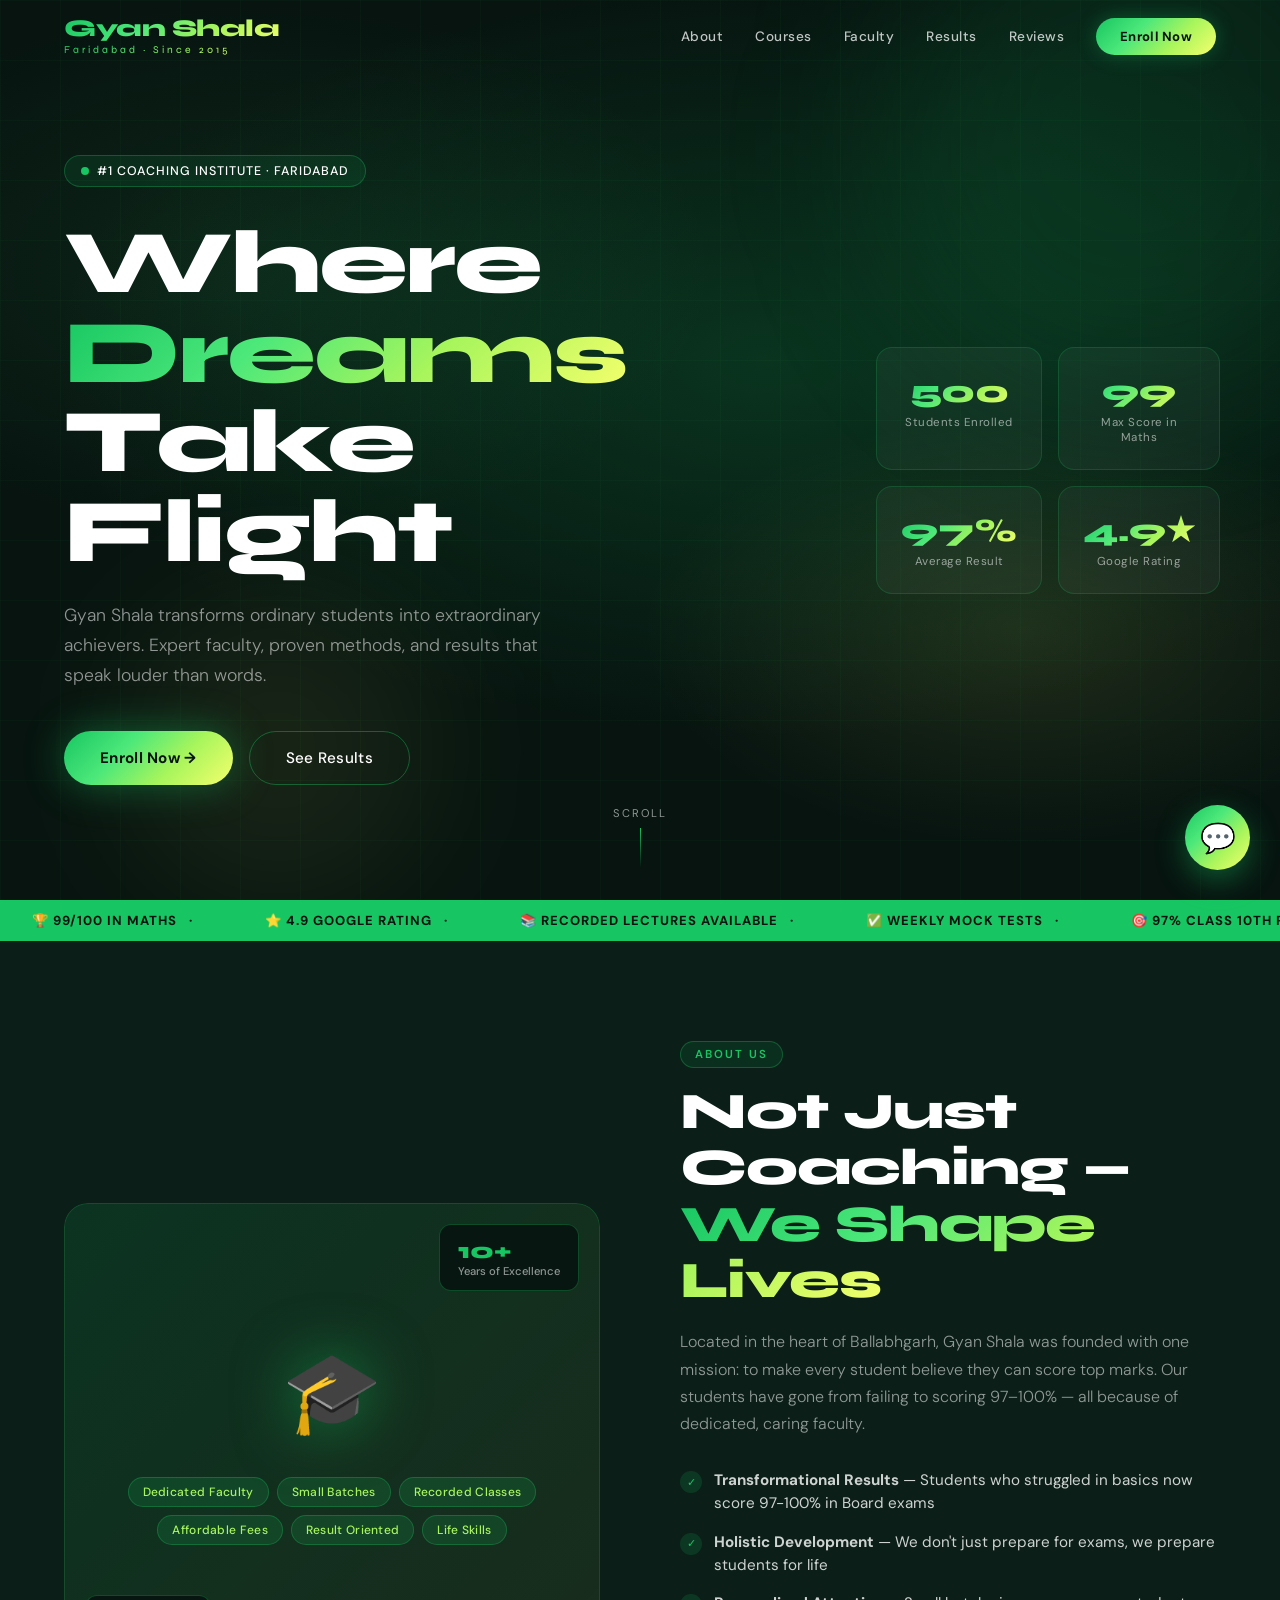
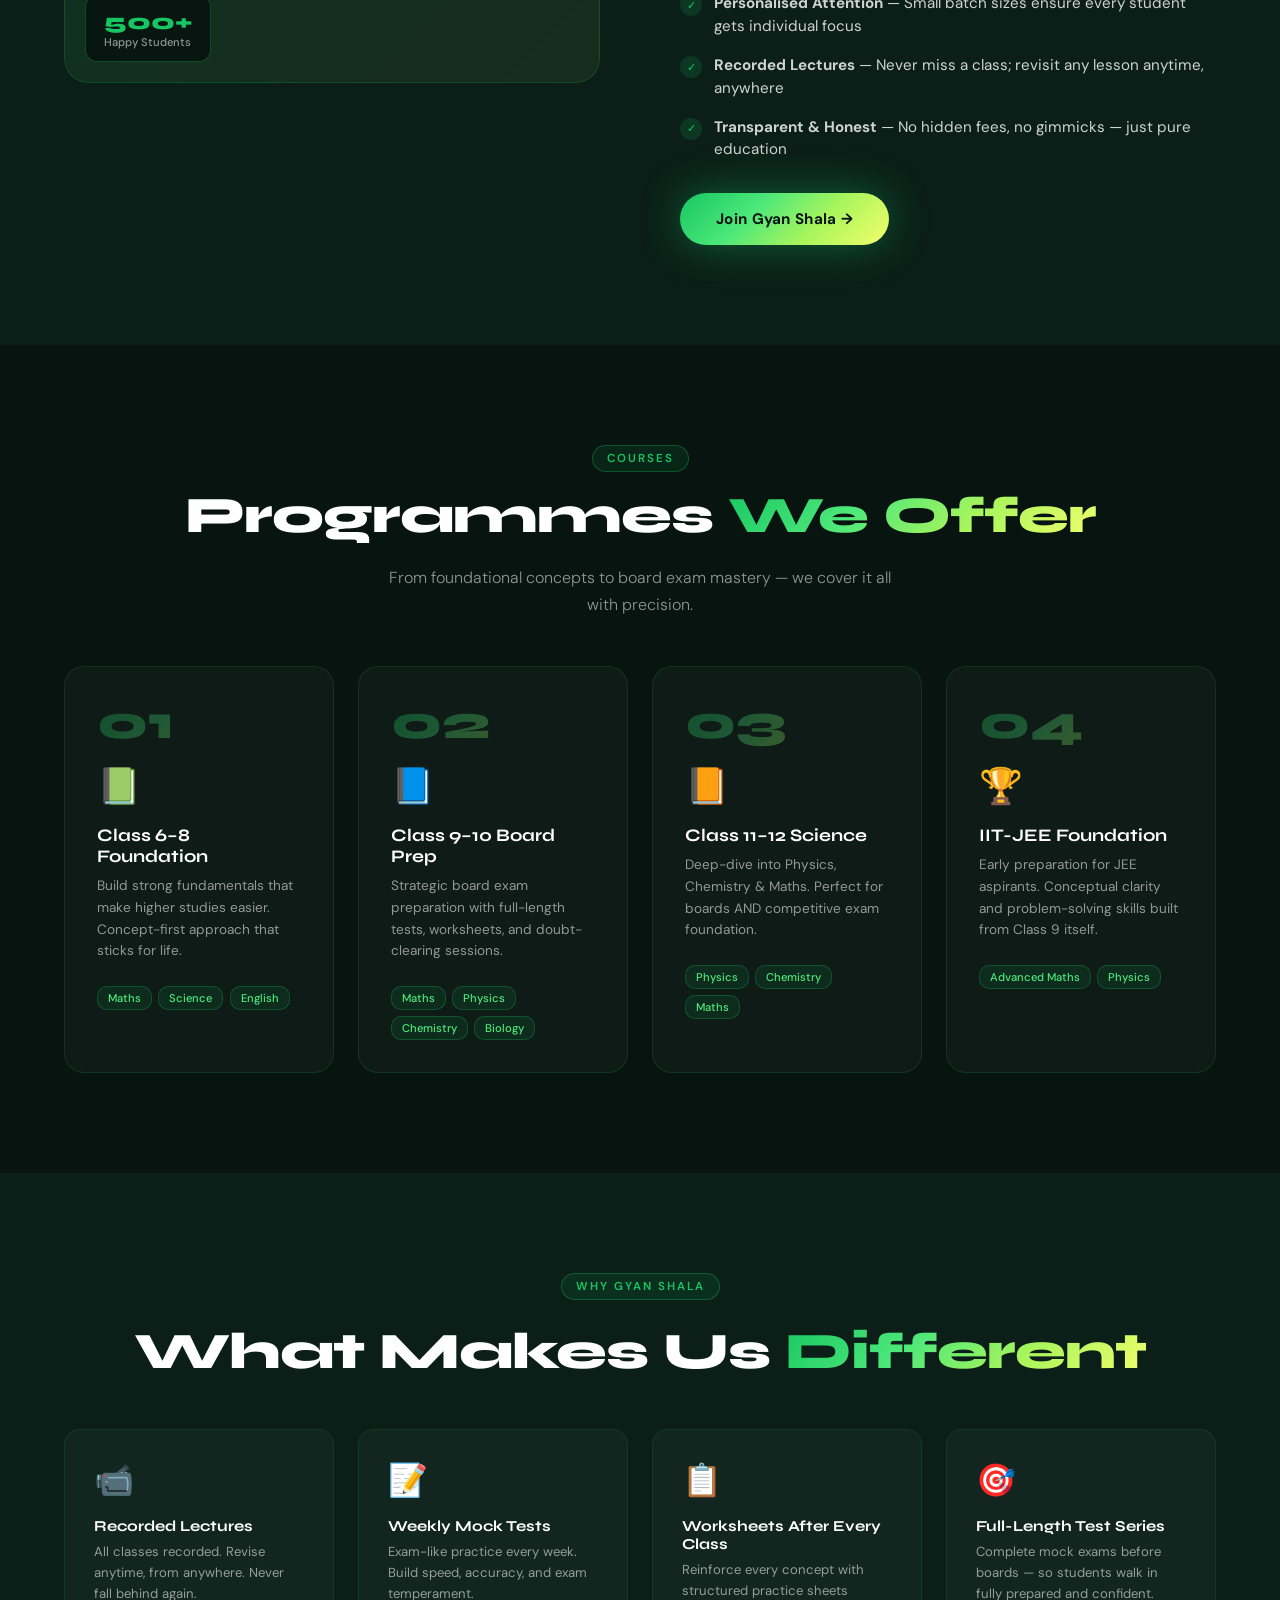
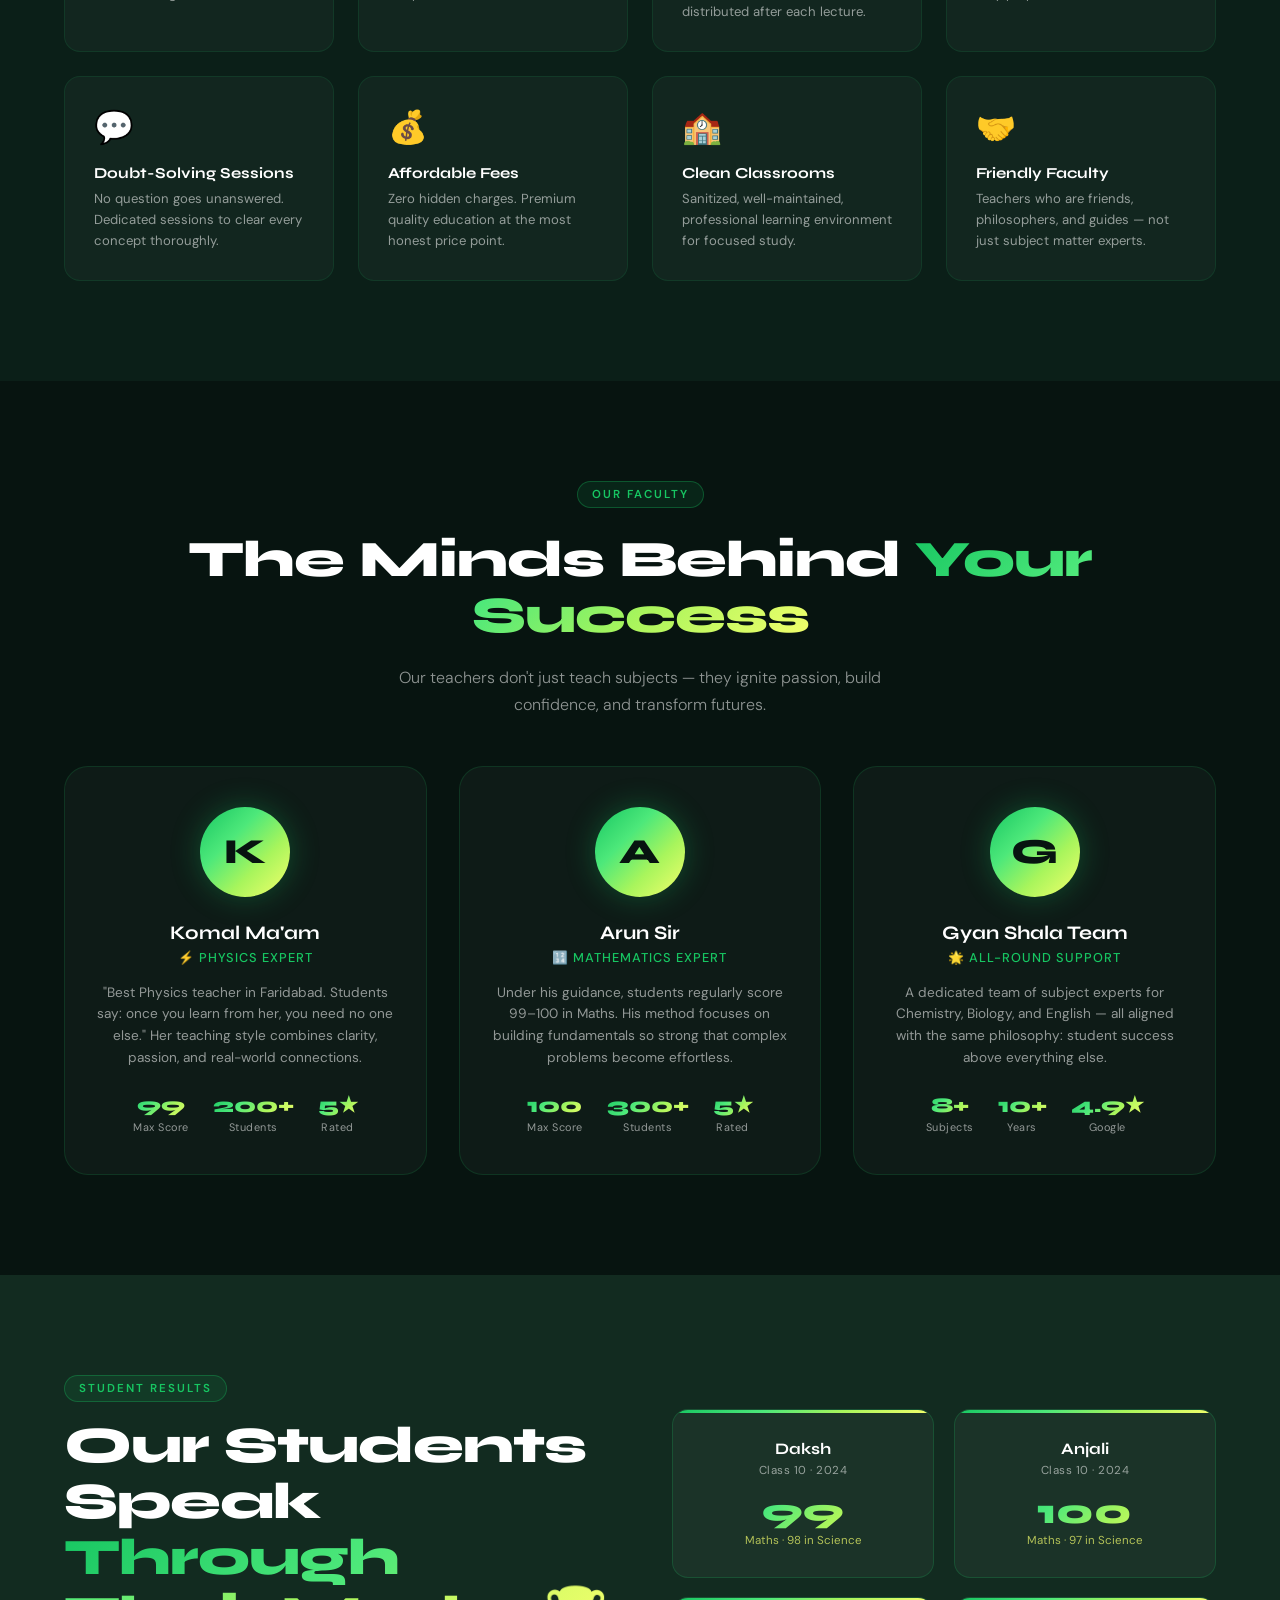
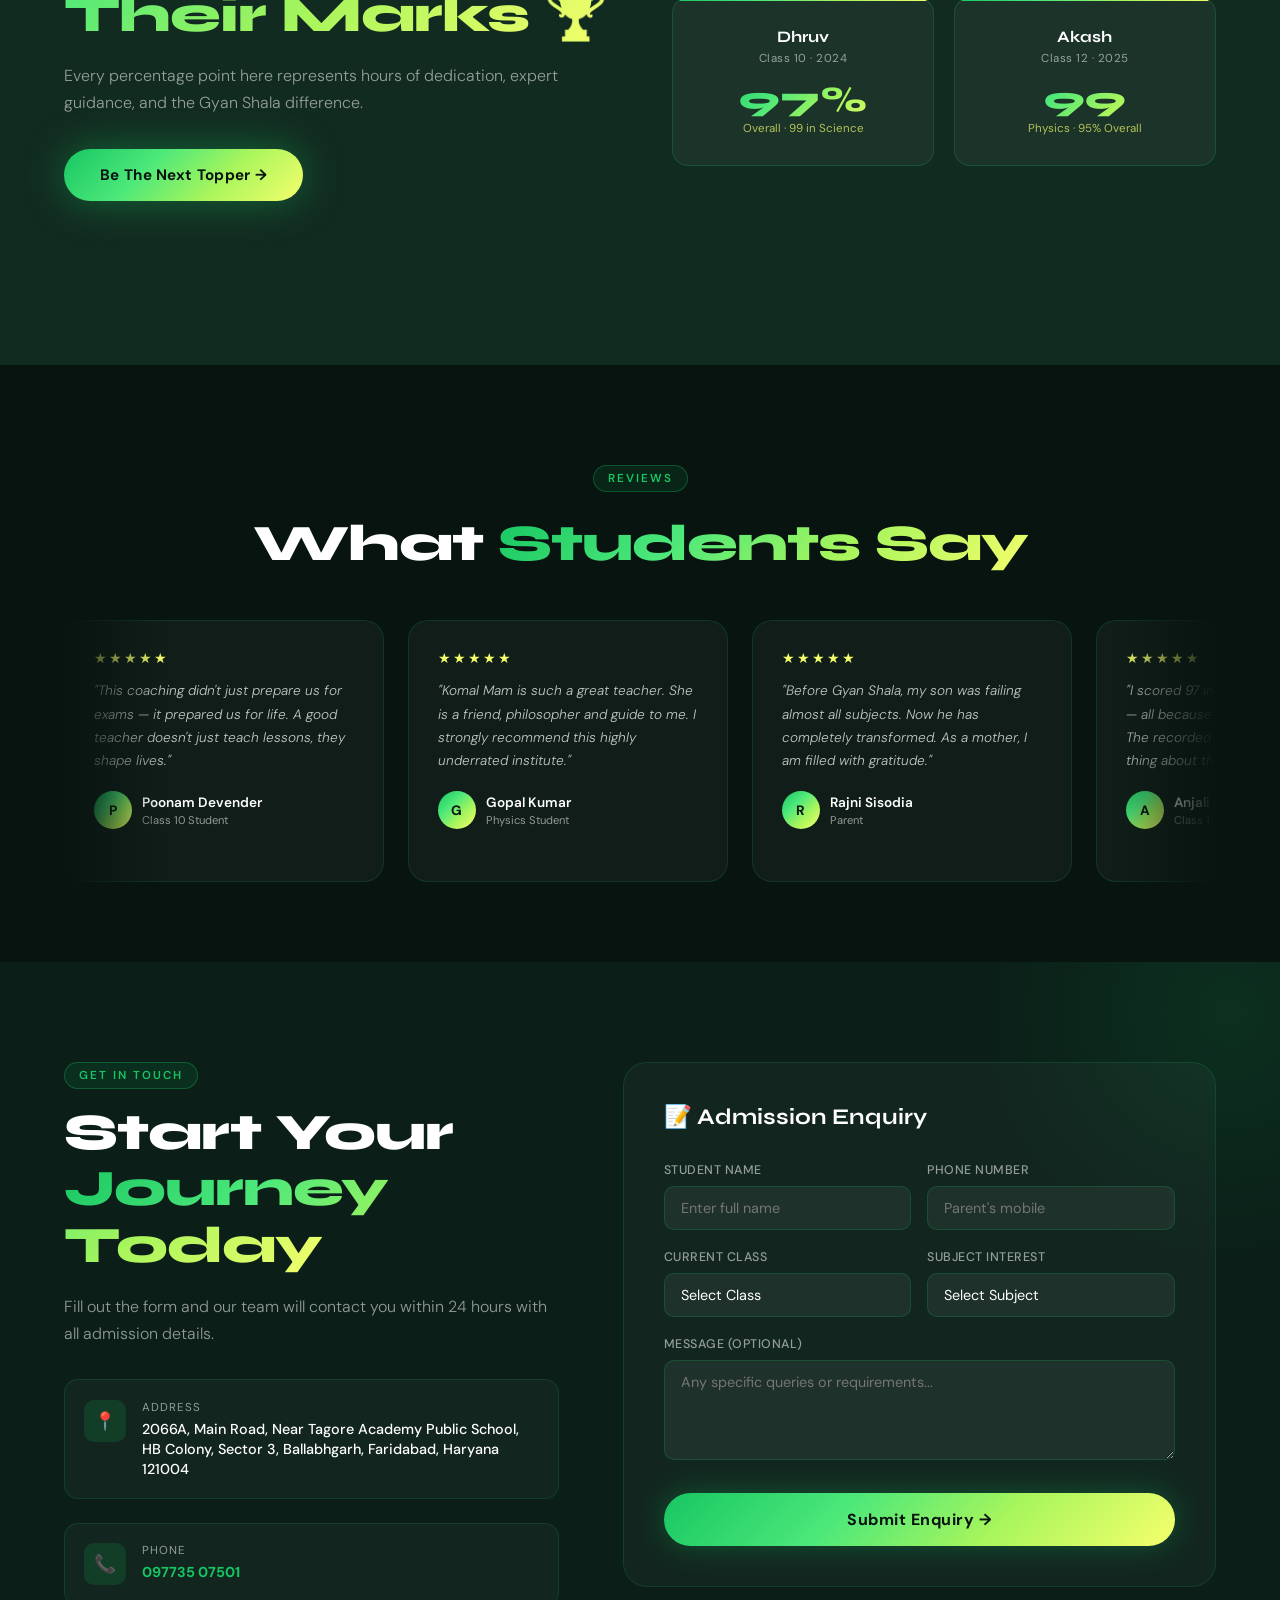
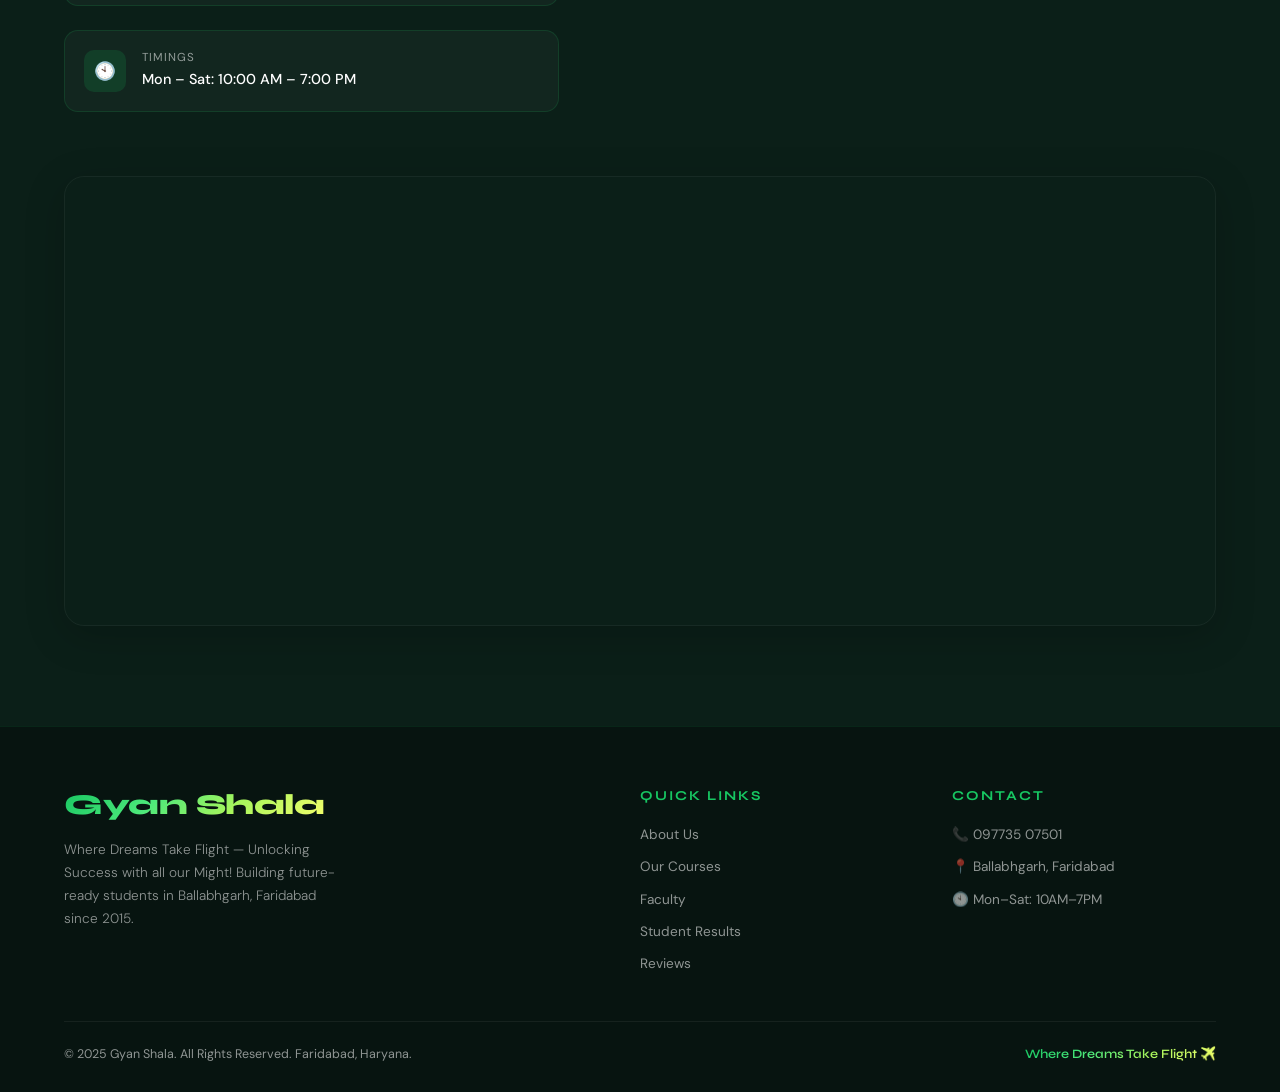
==== index.html @ 1a849150 "Initial commit with Google Maps" ====
<!DOCTYPE html>
<html lang="en">
<head>
  <meta charset="UTF-8">
  <meta name="viewport" content="width=device-width, initial-scale=1.0">
  <title>Gyan Shala — Where Dreams Take Flight</title>
  <meta name="description" content="Gyan Shala Faridabad - #1 Coaching Institute since 2015. Transform your academic journey with expert faculty and proven results.">
  <link rel="preconnect" href="https://fonts.googleapis.com">
  <link rel="preconnect" href="https://fonts.gstatic.com" crossorigin>
  <link href="https://fonts.googleapis.com/css2?family=Syne:wght@400;600;700;800&family=DM+Sans:ital,wght@0,300;0,400;0,500;1,300&display=swap" rel="stylesheet">
  <link rel="stylesheet" href="style.css">
</head>
<body>

  <!-- Progress Bar -->
  <div id="progress-bar"></div>

  <!-- ── NAV ── -->
  <nav id="navbar">
    <div class="nav-logo">
      Gyan Shala
      <span>Faridabad · Since 2015</span>
    </div>
    <ul class="nav-links">
      <li><a href="#about">About</a></li>
      <li><a href="#courses">Courses</a></li>
      <li><a href="#faculty">Faculty</a></li>
      <li><a href="#results">Results</a></li>
      <li><a href="#testimonials">Reviews</a></li>
      <li><a href="#contact" class="nav-cta">Enroll Now</a></li>
    </ul>
    <div class="hamburger" onclick="toggleMenu()">
      <span></span><span></span><span></span>
    </div>
  </nav>

  <!-- ── HERO ── -->
  <section id="hero">
    <div class="hero-bg"></div>
    <div class="hero-grid"></div>
    <div class="hero-orb orb1"></div>
    <div class="hero-orb orb2"></div>

    <div class="hero-row">
      <div class="hero-content">
        <div class="hero-badge">
          <span class="badge-dot"></span>
          #1 Coaching Institute · Faridabad
        </div>
        <h1 class="hero-title">
          Where <span class="grad-text">Dreams</span><br>Take Flight
        </h1>
        <p class="hero-sub">
          Gyan Shala transforms ordinary students into extraordinary achievers. 
          Expert faculty, proven methods, and results that speak louder than words.
        </p>
        <div class="hero-btns">
          <button class="btn-primary" onclick="scrollToSection('contact')">
            Enroll Now →
          </button>
          <button class="btn-outline" onclick="scrollToSection('results')">
            See Results
          </button>
        </div>
      </div>

      <div class="hero-stats">
        <div class="stat-card reveal">
          <div class="stat-num" data-target="500">0</div>
          <div class="stat-label">Students Enrolled</div>
        </div>
        <div class="stat-card reveal reveal-delay-1">
          <div class="stat-num" data-target="99">0</div>
          <div class="stat-label">Max Score in Maths</div>
        </div>
        <div class="stat-card reveal reveal-delay-2">
          <div class="stat-num" data-suffix="%">97</div>
          <div class="stat-label">Average Result</div>
        </div>
        <div class="stat-card reveal reveal-delay-3">
          <div class="stat-num" data-suffix="★">4.9</div>
          <div class="stat-label">Google Rating</div>
        </div>
      </div>
    </div>

    <div class="scroll-hint">Scroll</div>
  </section>

  <!-- ── TICKER ── -->
  <div class="ticker-wrap">
    <div class="ticker-inner">
      <div class="ticker-item">🏆 99/100 in Maths <span class="ticker-sep">·</span></div>
      <div class="ticker-item">⭐ 4.9 Google Rating <span class="ticker-sep">·</span></div>
      <div class="ticker-item">📚 Recorded Lectures Available <span class="ticker-sep">·</span></div>
      <div class="ticker-item">✅ Weekly Mock Tests <span class="ticker-sep">·</span></div>
      <div class="ticker-item">🎯 97% Class 10th Results <span class="ticker-sep">·</span></div>
      <div class="ticker-item">💡 Doubt Solving Sessions <span class="ticker-sep">·</span></div>
      <div class="ticker-item">🏆 Best Institute in Faridabad <span class="ticker-sep">·</span></div>
      <div class="ticker-item">📖 Class 6 to 12 All Subjects <span class="ticker-sep">·</span></div>
      <!-- duplicate for seamless loop -->
      <div class="ticker-item">🏆 99/100 in Maths <span class="ticker-sep">·</span></div>
      <div class="ticker-item">⭐ 4.9 Google Rating <span class="ticker-sep">·</span></div>
      <div class="ticker-item">📚 Recorded Lectures Available <span class="ticker-sep">·</span></div>
      <div class="ticker-item">✅ Weekly Mock Tests <span class="ticker-sep">·</span></div>
      <div class="ticker-item">🎯 97% Class 10th Results <span class="ticker-sep">·</span></div>
      <div class="ticker-item">💡 Doubt Solving Sessions <span class="ticker-sep">·</span></div>
      <div class="ticker-item">🏆 Best Institute in Faridabad <span class="ticker-sep">·</span></div>
      <div class="ticker-item">📖 Class 6 to 12 All Subjects <span class="ticker-sep">·</span></div>
    </div>
  </div>

  <!-- ── ABOUT ── -->
  <section id="about">
    <div class="about-grid">
      <div class="about-visual reveal">
        <div class="about-visual-inner">
          <div class="about-icon-big">🎓</div>
          <div class="about-chips">
            <span class="chip">Dedicated Faculty</span>
            <span class="chip">Small Batches</span>
            <span class="chip">Recorded Classes</span>
            <span class="chip">Affordable Fees</span>
            <span class="chip">Result Oriented</span>
            <span class="chip">Life Skills</span>
          </div>
          <div class="about-badge-float top-right">
            <div class="ab-num">10+</div>
            <div style="font-size:0.7rem;color:var(--text-muted)">Years of Excellence</div>
          </div>
          <div class="about-badge-float bottom-left">
            <div class="ab-num">500+</div>
            <div style="font-size:0.7rem;color:var(--text-muted)">Happy Students</div>
          </div>
        </div>
      </div>
      <div class="reveal reveal-delay-1">
        <div class="section-tag">About Us</div>
        <h2 class="section-title">Not Just Coaching — <span class="grad-text">We Shape Lives</span></h2>
        <p class="section-sub">
          Located in the heart of Ballabhgarh, Gyan Shala was founded with one mission: 
          to make every student believe they can score top marks. Our students have gone 
          from failing to scoring 97–100% — all because of dedicated, caring faculty.
        </p>
        <ul class="about-points">
          <li>
            <div class="apoint-icon">✓</div>
            <span><strong>Transformational Results</strong> — Students who struggled in basics now score 97-100% in Board exams</span>
          </li>
          <li>
            <div class="apoint-icon">✓</div>
            <span><strong>Holistic Development</strong> — We don't just prepare for exams, we prepare students for life</span>
          </li>
          <li>
            <div class="apoint-icon">✓</div>
            <span><strong>Personalised Attention</strong> — Small batch sizes ensure every student gets individual focus</span>
          </li>
          <li>
            <div class="apoint-icon">✓</div>
            <span><strong>Recorded Lectures</strong> — Never miss a class; revisit any lesson anytime, anywhere</span>
          </li>
          <li>
            <div class="apoint-icon">✓</div>
            <span><strong>Transparent & Honest</strong> — No hidden fees, no gimmicks — just pure education</span>
          </li>
        </ul>
        <div style="margin-top:2rem;">
          <button class="btn-primary" onclick="scrollToSection('contact')">
            Join Gyan Shala →
          </button>
        </div>
      </div>
    </div>
  </section>

<!-- ── COURSES ── -->
<section id="courses">
  <div style="text-align:center; margin-bottom:1rem;" class="reveal">
    <div class="section-tag" style="margin-bottom:1rem;">Courses</div>
    <h2 class="section-title">Programmes <span class="grad-text">We Offer</span></h2>
    <p class="section-sub" style="margin:0 auto;">From foundational concepts to board exam mastery — we cover it all with precision.</p>
  </div>
  <div class="courses-grid">
    <div class="course-card reveal">
      <div class="course-num">01</div>
      <div class="course-icon">📗</div>
      <div class="course-title">Class 6–8 Foundation</div>
      <div class="course-desc">Build strong fundamentals that make higher studies easier. Concept-first approach that sticks for life.</div>
      <div class="course-tags"><span class="ctag">Maths</span><span class="ctag">Science</span><span class="ctag">English</span></div>
    </div>
    <div class="course-card reveal reveal-delay-1">
      <div class="course-num">02</div>
      <div class="course-icon">📘</div>
      <div class="course-title">Class 9–10 Board Prep</div>
      <div class="course-desc">Strategic board exam preparation with full-length tests, worksheets, and doubt-clearing sessions.</div>
      <div class="course-tags"><span class="ctag">Maths</span><span class="ctag">Physics</span><span class="ctag">Chemistry</span><span class="ctag">Biology</span></div>
    </div>
    <div class="course-card reveal reveal-delay-2">
      <div class="course-num">03</div>
      <div class="course-icon">📙</div>
      <div class="course-title">Class 11–12 Science</div>
      <div class="course-desc">Deep-dive into Physics, Chemistry & Maths. Perfect for boards AND competitive exam foundation.</div>
      <div class="course-tags"><span class="ctag">Physics</span><span class="ctag">Chemistry</span><span class="ctag">Maths</span></div>
    </div>
    <div class="course-card reveal reveal-delay-3">
      <div class="course-num">04</div>
      <div class="course-icon">🏆</div>
      <div class="course-title">IIT-JEE Foundation</div>
      <div class="course-desc">Early preparation for JEE aspirants. Conceptual clarity and problem-solving skills built from Class 9 itself.</div>
      <div class="course-tags"><span class="ctag">Advanced Maths</span><span class="ctag">Physics</span></div>
    </div>
  </div>
</section>

<!-- ── WHY US ── -->
<section id="why">
  <div style="text-align:center;" class="reveal">
    <div class="section-tag">Why Gyan Shala</div>
    <h2 class="section-title" style="margin-top:0.5rem;">What Makes Us <span class="grad-text">Different</span></h2>
  </div>
  <div class="why-grid">
    <div class="why-card reveal"><div class="why-icon">📹</div><div class="why-title">Recorded Lectures</div><div class="why-desc">All classes recorded. Revise anytime, from anywhere. Never fall behind again.</div></div>
    <div class="why-card reveal reveal-delay-1"><div class="why-icon">📝</div><div class="why-title">Weekly Mock Tests</div><div class="why-desc">Exam-like practice every week. Build speed, accuracy, and exam temperament.</div></div>
    <div class="why-card reveal reveal-delay-2"><div class="why-icon">📋</div><div class="why-title">Worksheets After Every Class</div><div class="why-desc">Reinforce every concept with structured practice sheets distributed after each lecture.</div></div>
    <div class="why-card reveal reveal-delay-3"><div class="why-icon">🎯</div><div class="why-title">Full-Length Test Series</div><div class="why-desc">Complete mock exams before boards — so students walk in fully prepared and confident.</div></div>
    <div class="why-card reveal"><div class="why-icon">💬</div><div class="why-title">Doubt-Solving Sessions</div><div class="why-desc">No question goes unanswered. Dedicated sessions to clear every concept thoroughly.</div></div>
    <div class="why-card reveal reveal-delay-1"><div class="why-icon">💰</div><div class="why-title">Affordable Fees</div><div class="why-desc">Zero hidden charges. Premium quality education at the most honest price point.</div></div>
    <div class="why-card reveal reveal-delay-2"><div class="why-icon">🏫</div><div class="why-title">Clean Classrooms</div><div class="why-desc">Sanitized, well-maintained, professional learning environment for focused study.</div></div>
    <div class="why-card reveal reveal-delay-3"><div class="why-icon">🤝</div><div class="why-title">Friendly Faculty</div><div class="why-desc">Teachers who are friends, philosophers, and guides — not just subject matter experts.</div></div>
  </div>
</section>

<!-- ── FACULTY ── -->
<section id="faculty">
  <div style="text-align:center;" class="reveal">
    <div class="section-tag">Our Faculty</div>
    <h2 class="section-title" style="margin-top:0.5rem;">The Minds Behind <span class="grad-text">Your Success</span></h2>
    <p class="section-sub" style="margin:0 auto;">Our teachers don't just teach subjects — they ignite passion, build confidence, and transform futures.</p>
  </div>
  <div class="faculty-grid">
    <div class="faculty-card reveal">
      <div class="faculty-avatar">K</div>
      <div class="faculty-name">Komal Ma'am</div>
      <div class="faculty-subject">⚡ Physics Expert</div>
      <div class="faculty-bio">"Best Physics teacher in Faridabad. Students say: once you learn from her, you need no one else." Her teaching style combines clarity, passion, and real-world connections.</div>
      <div class="faculty-stats">
        <div class="fstat"><div class="fstat-num">99</div><div class="fstat-label">Max Score</div></div>
        <div class="fstat"><div class="fstat-num">200+</div><div class="fstat-label">Students</div></div>
        <div class="fstat"><div class="fstat-num">5★</div><div class="fstat-label">Rated</div></div>
      </div>
    </div>
    <div class="faculty-card reveal reveal-delay-1">
      <div class="faculty-avatar">A</div>
      <div class="faculty-name">Arun Sir</div>
      <div class="faculty-subject">🔢 Mathematics Expert</div>
      <div class="faculty-bio">Under his guidance, students regularly score 99–100 in Maths. His method focuses on building fundamentals so strong that complex problems become effortless.</div>
      <div class="faculty-stats">
        <div class="fstat"><div class="fstat-num">100</div><div class="fstat-label">Max Score</div></div>
        <div class="fstat"><div class="fstat-num">300+</div><div class="fstat-label">Students</div></div>
        <div class="fstat"><div class="fstat-num">5★</div><div class="fstat-label">Rated</div></div>
      </div>
    </div>
    <div class="faculty-card reveal reveal-delay-2">
      <div class="faculty-avatar">G</div>
      <div class="faculty-name">Gyan Shala Team</div>
      <div class="faculty-subject">🌟 All-Round Support</div>
      <div class="faculty-bio">A dedicated team of subject experts for Chemistry, Biology, and English — all aligned with the same philosophy: student success above everything else.</div>
      <div class="faculty-stats">
        <div class="fstat"><div class="fstat-num">8+</div><div class="fstat-label">Subjects</div></div>
        <div class="fstat"><div class="fstat-num">10+</div><div class="fstat-label">Years</div></div>
        <div class="fstat"><div class="fstat-num">4.9★</div><div class="fstat-label">Google</div></div>
      </div>
    </div>
  </div>
</section>

<!-- ── RESULTS ── -->
<section id="results">
  <div class="results-intro">
    <div class="reveal">
      <div class="section-tag">Student Results</div>
      <h2 class="section-title">Our Students Speak<br><span class="grad-text">Through Their Marks 🏆</span></h2>
      <p class="section-sub">Every percentage point here represents hours of dedication, expert guidance, and the Gyan Shala difference.</p>
      <div style="margin-top:2rem;">
        <button class="btn-primary" onclick="scrollToSection('contact')">
          Be The Next Topper →
        </button>
      </div>
    </div>
    <div class="results-grid reveal reveal-delay-1">
      <div class="result-card">
        <div class="result-name">Daksh</div>
        <div class="result-class">Class 10 · 2024</div>
        <div class="result-score">99</div>
        <div class="result-sub">Maths · 98 in Science</div>
      </div>
      <div class="result-card">
        <div class="result-name">Anjali</div>
        <div class="result-class">Class 10 · 2024</div>
        <div class="result-score">100</div>
        <div class="result-sub">Maths · 97 in Science</div>
      </div>
      <div class="result-card">
        <div class="result-name">Dhruv</div>
        <div class="result-class">Class 10 · 2024</div>
        <div class="result-score">97%</div>
        <div class="result-sub">Overall · 99 in Science</div>
      </div>
      <div class="result-card">
        <div class="result-name">Akash</div>
        <div class="result-class">Class 12 · 2025</div>
        <div class="result-score">99</div>
        <div class="result-sub">Physics · 95% Overall</div>
      </div>
    </div>
  </div>
</section>

<!-- ── TESTIMONIALS ── -->
<section id="testimonials">
  <div style="text-align:center;" class="reveal">
    <div class="section-tag">Reviews</div>
    <h2 class="section-title" style="margin-top:0.5rem;">What <span class="grad-text">Students Say</span></h2>
  </div>
  <div class="testi-scroll">
    <div class="testi-track" id="testiTrack">
      <div class="testi-card"><div class="testi-stars">★★★★★</div><div class="testi-text">"This coaching didn't just prepare us for exams — it prepared us for life. A good teacher doesn't just teach lessons, they shape lives."</div><div class="testi-author"><div class="testi-avatar">P</div><div><div class="testi-name">Poonam Devender</div><div class="testi-meta">Class 10 Student</div></div></div></div>
      <div class="testi-card"><div class="testi-stars">★★★★★</div><div class="testi-text">"Komal Mam is such a great teacher. She is a friend, philosopher and guide to me. I strongly recommend this highly underrated institute."</div><div class="testi-author"><div class="testi-avatar">G</div><div><div class="testi-name">Gopal Kumar</div><div class="testi-meta">Physics Student</div></div></div></div>
      <div class="testi-card"><div class="testi-stars">★★★★★</div><div class="testi-text">"Before Gyan Shala, my son was failing almost all subjects. Now he has completely transformed. As a mother, I am filled with gratitude."</div><div class="testi-author"><div class="testi-avatar">R</div><div><div class="testi-name">Rajni Sisodia</div><div class="testi-meta">Parent</div></div></div></div>
      <div class="testi-card"><div class="testi-stars">★★★★★</div><div class="testi-text">"I scored 97 in science and 100 in maths — all because of the dedicated faculty. The recorded classes feature is the best thing about this institute."</div><div class="testi-author"><div class="testi-avatar">A</div><div><div class="testi-name">Anjali Gupta</div><div class="testi-meta">Class 10 · Topper</div></div></div></div>
      <div class="testi-card"><div class="testi-stars">★★★★★</div><div class="testi-text">"I got 99 in Maths and 98 in Science because of their faculty. Regular assessments and full-length tests improved my score enormously. Thank you!"</div><div class="testi-author"><div class="testi-avatar">D</div><div><div class="testi-name">Daksh Sisodia</div><div class="testi-meta">Class 10 · 99 in Maths</div></div></div></div>
      <div class="testi-card"><div class="testi-stars">★★★★★</div><div class="testi-text">"Best coaching in Haryana. They teach fundamentals so students can stay confident in future academics — not just fetch marks."</div><div class="testi-author"><div class="testi-avatar">V</div><div><div class="testi-name">Vishal</div><div class="testi-meta">Class 12 Student</div></div></div></div>
      <div class="testi-card"><div class="testi-stars">★★★★★</div><div class="testi-text">"I got 99 in Physics in 2025 even though that year's exam was very difficult. The worksheets after every class made a huge difference."</div><div class="testi-author"><div class="testi-avatar">A</div><div><div class="testi-name">Akash Gupta</div><div class="testi-meta">Class 12 · 99 Physics</div></div></div></div>
      <div class="testi-card"><div class="testi-stars">★★★★★</div><div class="testi-text">"Komal Ma'am is the best physics teacher in Faridabad. Inse padh liye toh kahi padhne ki zarurat nahi hai."</div><div class="testi-author"><div class="testi-avatar">S</div><div><div class="testi-name">Shashi Bhadana</div><div class="testi-meta">Physics Student</div></div></div></div>
      <!-- duplicate -->
      <div class="testi-card"><div class="testi-stars">★★★★★</div><div class="testi-text">"This coaching didn't just prepare us for exams — it prepared us for life. A good teacher doesn't just teach lessons, they shape lives."</div><div class="testi-author"><div class="testi-avatar">P</div><div><div class="testi-name">Poonam Devender</div><div class="testi-meta">Class 10 Student</div></div></div></div>
      <div class="testi-card"><div class="testi-stars">★★★★★</div><div class="testi-text">"Komal Mam is such a great teacher. She is a friend, philosopher and guide to me. I strongly recommend this highly underrated institute."</div><div class="testi-author"><div class="testi-avatar">G</div><div><div class="testi-name">Gopal Kumar</div><div class="testi-meta">Physics Student</div></div></div></div>
      <div class="testi-card"><div class="testi-stars">★★★★★</div><div class="testi-text">"Before Gyan Shala, my son was failing almost all subjects. Now he has completely transformed. As a mother, I am filled with gratitude."</div><div class="testi-author"><div class="testi-avatar">R</div><div><div class="testi-name">Rajni Sisodia</div><div class="testi-meta">Parent</div></div></div></div>
      <div class="testi-card"><div class="testi-stars">★★★★★</div><div class="testi-text">"I scored 97 in science and 100 in maths — all because of the dedicated faculty. The recorded classes feature is the best thing about this institute."</div><div class="testi-author"><div class="testi-avatar">A</div><div><div class="testi-name">Anjali Gupta</div><div class="testi-meta">Class 10 · Topper</div></div></div></div>
    </div>
  </div>
</section>

<!-- ── CONTACT ── -->
<section id="contact">
  <div class="contact-grid">
    <div class="reveal">
      <div class="section-tag">Get In Touch</div>
      <h2 class="section-title">Start Your <span class="grad-text">Journey Today</span></h2>
      <p class="section-sub">Fill out the form and our team will contact you within 24 hours with all admission details.</p>
      <div class="contact-info">
        <div class="cinfo-card">
          <div class="cinfo-icon">📍</div>
          <div>
            <div class="cinfo-label">Address</div>
            <div class="cinfo-value">2066A, Main Road, Near Tagore Academy Public School,<br>HB Colony, Sector 3, Ballabhgarh, Faridabad, Haryana 121004</div>
          </div>
        </div>
        <div class="cinfo-card">
          <div class="cinfo-icon">📞</div>
          <div>
            <div class="cinfo-label">Phone</div>
            <div class="cinfo-value" style="color:var(--g1); font-weight:700;">097735 07501</div>
          </div>
        </div>
        <div class="cinfo-card">
          <div class="cinfo-icon">🕙</div>
          <div>
            <div class="cinfo-label">Timings</div>
            <div class="cinfo-value">Mon – Sat: 10:00 AM – 7:00 PM</div>
          </div>
        </div>
      </div>
    </div>
    <div class="form-card reveal reveal-delay-1">
      <div class="form-title">📝 Admission Enquiry</div>
      <form id="enquiryForm" onsubmit="return submitForm(event)">
        <div class="form-row">
          <div class="form-group">
            <label for="f-name">Student Name</label>
            <input type="text" placeholder="Enter full name" id="f-name" required>
          </div>
          <div class="form-group">
            <label for="f-phone">Phone Number</label>
            <input type="tel" placeholder="Parent's mobile" id="f-phone" required>
          </div>
        </div>
        <div class="form-row">
          <div class="form-group">
            <label for="f-class">Current Class</label>
            <select id="f-class" required>
              <option value="">Select Class</option>
              <option>Class 6</option><option>Class 7</option><option>Class 8</option>
              <option>Class 9</option><option>Class 10</option>
              <option>Class 11</option><option>Class 12</option>
            </select>
          </div>
          <div class="form-group">
            <label for="f-subject">Subject Interest</label>
            <select id="f-subject" required>
              <option value="">Select Subject</option>
              <option>Mathematics</option><option>Physics</option><option>Chemistry</option>
              <option>Biology</option><option>All Subjects</option>
            </select>
          </div>
        </div>
        <div class="form-group">
          <label for="f-msg">Message (Optional)</label>
          <textarea placeholder="Any specific queries or requirements..." id="f-msg"></textarea>
        </div>
        <button type="submit" class="form-submit">
          Submit Enquiry →
        </button>
      </form>
      <div class="form-success" id="formSuccess">
        <div style="font-size:3rem;margin-bottom:1rem;">🎉</div>
        <div style="font-size:1.2rem;font-weight:700;color:var(--g1);margin-bottom:0.5rem;">Enquiry Submitted!</div>
        <div style="color:var(--text-muted);font-size:0.9rem;">Our team will contact you within 24 hours.<br>Welcome to the Gyan Shala family!</div>
      </div>
    </div>
  </div>
  
  <div class="map-container reveal" style="margin-top: 4rem; width: 100%; border-radius: 20px; overflow: hidden; height: 450px; position: relative; border: 1px solid rgba(255,255,255,0.05); box-shadow: 0 10px 40px rgba(0,0,0,0.2);">
    <iframe 
      src="https://maps.google.com/maps?q=2066A,%20Main%20Road,%20Near%20Tagore%20Academy%20Public%20School,%20HB%20Colony,%20Sector%203,%20Ballabhgarh,%20Faridabad,%20Haryana%20121004&t=&z=15&ie=UTF8&iwloc=&output=embed" 
      width="100%" 
      height="100%" 
      style="border:0;" 
      allowfullscreen="" 
      loading="lazy" 
      referrerpolicy="no-referrer-when-downgrade">
    </iframe>
  </div>
</section>

<!-- ── FOOTER ── -->
<footer>
  <div class="footer-grid">
    <div class="footer-brand">
      <div class="nav-logo">Gyan Shala</div>
      <p>Where Dreams Take Flight — Unlocking Success with all our Might! Building future-ready students in Ballabhgarh, Faridabad since 2015.</p>
    </div>
    <div class="footer-col">
      <h4>Quick Links</h4>
      <ul>
        <li><a href="#about">About Us</a></li>
        <li><a href="#courses">Our Courses</a></li>
        <li><a href="#faculty">Faculty</a></li>
        <li><a href="#results">Student Results</a></li>
        <li><a href="#testimonials">Reviews</a></li>
      </ul>
    </div>
    <div class="footer-col">
      <h4>Contact</h4>
      <ul>
        <li><a href="tel:09773507501">📞 097735 07501</a></li>
        <li><a href="https://maps.app.goo.gl/..." target="_blank">📍 Ballabhgarh, Faridabad</a></li>
        <li><a href="#">🕙 Mon–Sat: 10AM–7PM</a></li>
      </ul>
    </div>
  </div>
  <div class="footer-bottom">
    <p>© 2025 Gyan Shala. All Rights Reserved. Faridabad, Haryana.</p>
    <div class="footer-tagline">Where Dreams Take Flight ✈️</div>
  </div>
</footer>

  <div id="chat-widget">
    <button id="chat-toggle" onclick="toggleChat()">
      <span class="chat-icon">💬</span>
      <span class="chat-close-icon" style="display:none;">✕</span>
    </button>
    <div id="chat-window">
      <div class="chat-header">
        <div class="chat-header-info">
          <div class="chat-avatar">GS</div>
          <div>
            <div class="chat-name">Gyan Shala AI</div>
            <div class="chat-status">Always Online</div>
          </div>
        </div>
      </div>
      <div id="chat-messages">
        <div class="message bot">
          <div class="message-content">Namaste! 👋 I'm your Gyan Shala assistant. How can I help you with our courses or admissions today?</div>
        </div>
      </div>
      <div class="chat-input-area">
        <input type="text" id="chat-input" placeholder="Ask about courses, fees, location..." onkeypress="handleChatEnter(event)">
        <button id="chat-send" onclick="sendMessage()">➤</button>
      </div>
    </div>
  </div>

  <script src="script.js"></script>
</body>
</html>
---- style.css ----
:root {
  --g1: #17C662;
  --g2: #4DE87A;
  --g3: #A8F55C;
  --g4: #F5FF6C;
  --dark: #071410;
  --dark2: #0b1f18;
  --dark3: #122b20;
  --white: #ffffff;
  --text-muted: rgba(255,255,255,0.55);
  --grad: linear-gradient(135deg, #17C662 0%, #4DE87A 35%, #A8F55C 65%, #F5FF6C 100%);
  --grad-rev: linear-gradient(135deg, #F5FF6C 0%, #A8F55C 35%, #4DE87A 65%, #17C662 100%);
}

*, *::before, *::after { margin: 0; padding: 0; box-sizing: border-box; }

html { scroll-behavior: smooth; }

body {
  font-family: 'DM Sans', sans-serif;
  background: var(--dark);
  color: var(--white);
  overflow-x: hidden;
}

/* ── SCROLLBAR ── */
::-webkit-scrollbar { width: 4px; }
::-webkit-scrollbar-track { background: var(--dark); }
::-webkit-scrollbar-thumb { background: var(--g1); border-radius: 2px; }

/* ── SCROLL PROGRESS ── */
#progress-bar {
  position: fixed; top: 0; left: 0; height: 3px;
  background: var(--grad); width: 0%; z-index: 9999;
  transition: width 0.1s;
}

/* ── NAV ── */
nav {
  position: fixed; top: 0; left: 0; right: 0; z-index: 1000;
  padding: 0 5%;
  display: flex; align-items: center; justify-content: space-between;
  height: 70px;
  transition: all 0.4s ease;
}
nav.scrolled {
  background: rgba(7,20,16,0.85);
  backdrop-filter: blur(20px);
  border-bottom: 1px solid rgba(23,198,98,0.15);
}
.nav-logo {
  font-family: 'Syne', sans-serif;
  font-weight: 800; font-size: 1.5rem;
  background: var(--grad); -webkit-background-clip: text; -webkit-text-fill-color: transparent;
  letter-spacing: -0.5px;
}
.nav-logo span { font-size: 0.65rem; display: block; letter-spacing: 3px; font-weight: 400; }
.nav-links { display: flex; gap: 2rem; list-style: none; }
.nav-links a {
  color: rgba(255,255,255,0.75); text-decoration: none;
  font-size: 0.85rem; font-weight: 500; letter-spacing: 0.5px;
  transition: color 0.3s;
}
.nav-links a:hover { color: var(--g4); }
.nav-cta {
  padding: 10px 24px; background: var(--grad);
  color: var(--dark) !important; border-radius: 50px;
  font-weight: 700 !important; font-size: 0.82rem !important;
  letter-spacing: 0.3px !important;
  transition: all 0.3s !important;
  box-shadow: 0 0 20px rgba(23,198,98,0.3);
}
.nav-cta:hover { box-shadow: 0 0 35px rgba(23,198,98,0.6) !important; transform: translateY(-1px); }
.hamburger { display: none; flex-direction: column; gap: 5px; cursor: pointer; }
.hamburger span { width: 24px; height: 2px; background: var(--g1); border-radius: 2px; }

/* ── HERO ── */
#hero {
  min-height: 100vh;
  display: flex; align-items: center;
  position: relative; overflow: hidden;
  padding: 100px 5% 60px;
}
.hero-bg {
  position: absolute; inset: 0; z-index: 0;
  background: radial-gradient(ellipse 80% 60% at 60% 40%, rgba(23,198,98,0.18) 0%, transparent 70%),
              radial-gradient(ellipse 50% 40% at 80% 70%, rgba(245,255,108,0.1) 0%, transparent 60%),
              radial-gradient(ellipse 60% 50% at 20% 30%, rgba(77,232,122,0.08) 0%, transparent 60%);
}
.hero-grid {
  position: absolute; inset: 0; z-index: 0;
  background-image: linear-gradient(rgba(23,198,98,0.04) 1px, transparent 1px),
                    linear-gradient(90deg, rgba(23,198,98,0.04) 1px, transparent 1px);
  background-size: 60px 60px;
  animation: gridShift 20s linear infinite;
}
@keyframes gridShift {
  0% { background-position: 0 0; }
  100% { background-position: 60px 60px; }
}
.hero-orb {
  position: absolute; border-radius: 50%; filter: blur(80px); z-index: 0; pointer-events: none;
}
.orb1 { width: 500px; height: 500px; background: rgba(23,198,98,0.12); top: -100px; right: -100px; animation: orbFloat 8s ease-in-out infinite; }
.orb2 { width: 300px; height: 300px; background: rgba(245,255,108,0.08); bottom: 0; left: 10%; animation: orbFloat 10s ease-in-out infinite reverse; }
@keyframes orbFloat {
  0%, 100% { transform: translateY(0) scale(1); }
  50% { transform: translateY(-40px) scale(1.05); }
}
.hero-content { position: relative; z-index: 1; max-width: 700px; }
.hero-badge {
  display: inline-flex; align-items: center; gap: 8px;
  background: rgba(23,198,98,0.1); border: 1px solid rgba(23,198,98,0.3);
  padding: 7px 16px; border-radius: 50px; margin-bottom: 2rem;
  font-size: 0.78rem; font-weight: 500; letter-spacing: 1px; text-transform: uppercase;
  animation: fadeSlideUp 0.8s ease both;
}
.badge-dot { width: 8px; height: 8px; background: var(--g1); border-radius: 50%; animation: pulse 2s infinite; }
@keyframes pulse { 0%,100% { box-shadow: 0 0 0 0 rgba(23,198,98,0.5); } 50% { box-shadow: 0 0 0 8px rgba(23,198,98,0); } }
.hero-title {
  font-family: 'Syne', sans-serif;
  font-size: clamp(3rem, 7vw, 6rem);
  font-weight: 800; line-height: 1.0;
  letter-spacing: -2px; margin-bottom: 1.5rem;
  animation: fadeSlideUp 0.8s 0.1s ease both;
}
.hero-title .grad-text {
  background: var(--grad); -webkit-background-clip: text; -webkit-text-fill-color: transparent;
  display: inline-block;
}
.hero-sub {
  font-size: 1.1rem; color: var(--text-muted);
  line-height: 1.7; max-width: 520px; margin-bottom: 2.5rem;
  font-weight: 300; animation: fadeSlideUp 0.8s 0.2s ease both;
}
.hero-btns { display: flex; gap: 1rem; flex-wrap: wrap; animation: fadeSlideUp 0.8s 0.3s ease both; }
.btn-primary {
  padding: 16px 36px; background: var(--grad);
  color: var(--dark); font-weight: 700; font-size: 0.95rem;
  border: none; border-radius: 50px; cursor: pointer;
  box-shadow: 0 0 40px rgba(23,198,98,0.4);
  transition: all 0.3s; letter-spacing: 0.3px;
  font-family: 'DM Sans', sans-serif;
}
.btn-primary:hover { transform: translateY(-3px); box-shadow: 0 10px 50px rgba(23,198,98,0.6); }
.btn-outline {
  padding: 16px 36px; background: transparent;
  color: var(--white); font-weight: 500; font-size: 0.95rem;
  border: 1px solid rgba(23,198,98,0.4); border-radius: 50px; cursor: pointer;
  transition: all 0.3s; letter-spacing: 0.3px;
  font-family: 'DM Sans', sans-serif;
}
.btn-outline:hover { border-color: var(--g1); background: rgba(23,198,98,0.08); transform: translateY(-3px); }
.hero-stats {
  position: relative; z-index: 1;
  display: grid; grid-template-columns: repeat(2,1fr); gap: 1rem;
  max-width: 340px; margin-left: auto;
  animation: fadeSlideUp 0.8s 0.4s ease both;
}
.stat-card {
  background: rgba(255,255,255,0.04); border: 1px solid rgba(23,198,98,0.2);
  border-radius: 16px; padding: 1.5rem; text-align: center;
  backdrop-filter: blur(10px); transition: all 0.3s;
}
.stat-card:hover { border-color: var(--g1); background: rgba(23,198,98,0.08); transform: translateY(-4px); }
.stat-num {
  font-family: 'Syne', sans-serif; font-size: 2rem; font-weight: 800;
  background: var(--grad); -webkit-background-clip: text; -webkit-text-fill-color: transparent;
}
.stat-label { font-size: 0.72rem; color: var(--text-muted); margin-top: 4px; letter-spacing: 0.5px; }
.hero-row { display: flex; align-items: center; gap: 4rem; width: 100%; flex-wrap: wrap; }
.scroll-hint {
  position: absolute; bottom: 2rem; left: 50%; transform: translateX(-50%);
  display: flex; flex-direction: column; align-items: center; gap: 8px;
  color: var(--text-muted); font-size: 0.7rem; letter-spacing: 2px; text-transform: uppercase;
  z-index: 1; animation: bounce 2s ease-in-out infinite;
}
.scroll-hint::after { content: ''; width: 1px; height: 40px; background: linear-gradient(to bottom, var(--g1), transparent); }
@keyframes bounce { 0%,100% { transform: translateX(-50%) translateY(0); } 50% { transform: translateX(-50%) translateY(8px); } }

/* ── TICKER ── */
.ticker-wrap {
  background: var(--g1); overflow: hidden; padding: 12px 0;
  position: relative; z-index: 10;
}
.ticker-inner {
  display: flex; width: max-content;
  animation: ticker 25s linear infinite;
}
.ticker-item {
  white-space: nowrap; padding: 0 2rem;
  color: var(--dark); font-weight: 700; font-size: 0.82rem;
  letter-spacing: 1px; text-transform: uppercase;
}
.ticker-sep { color: var(--dark2); margin: 0 0.5rem; }
@keyframes ticker { 0% { transform: translateX(0); } 100% { transform: translateX(-50%); } }

/* ── SECTIONS COMMON ── */
section { padding: 100px 5%; position: relative; overflow: hidden; }
.section-tag {
  display: inline-block; background: rgba(23,198,98,0.1);
  border: 1px solid rgba(23,198,98,0.3); color: var(--g1);
  padding: 5px 14px; border-radius: 20px; font-size: 0.72rem;
  letter-spacing: 2px; text-transform: uppercase; font-weight: 600;
  margin-bottom: 1rem;
}
.section-title {
  font-family: 'Syne', sans-serif; font-size: clamp(2rem, 4vw, 3.2rem);
  font-weight: 800; line-height: 1.1; letter-spacing: -1px;
  margin-bottom: 1.2rem;
}
.section-sub { color: var(--text-muted); font-size: 1rem; line-height: 1.7; max-width: 520px; font-weight: 300; }
.grad-text { background: var(--grad); -webkit-background-clip: text; -webkit-text-fill-color: transparent; }

/* ── ABOUT ── */
#about { background: var(--dark2); }
.about-grid { display: grid; grid-template-columns: 1fr 1fr; gap: 5rem; align-items: center; }
.about-visual {
  position: relative; height: 480px; border-radius: 24px; overflow: hidden;
}
.about-visual-inner {
  width: 100%; height: 100%;
  background: linear-gradient(135deg, rgba(23,198,98,0.12) 0%, rgba(245,255,108,0.06) 100%);
  border: 1px solid rgba(23,198,98,0.2); border-radius: 24px;
  display: flex; flex-direction: column; align-items: center; justify-content: center;
  gap: 2rem; position: relative;
}
.about-icon-big { font-size: 5rem; filter: drop-shadow(0 0 30px rgba(23,198,98,0.5)); animation: iconGlow 3s ease-in-out infinite; }
@keyframes iconGlow { 0%,100% { filter: drop-shadow(0 0 20px rgba(23,198,98,0.4)); } 50% { filter: drop-shadow(0 0 50px rgba(23,198,98,0.8)); } }
.about-chips { display: flex; flex-wrap: wrap; gap: 0.5rem; justify-content: center; padding: 0 2rem; }
.chip {
  padding: 6px 14px; border-radius: 20px; font-size: 0.75rem; font-weight: 500;
  background: rgba(23,198,98,0.15); border: 1px solid rgba(23,198,98,0.3);
  color: var(--g3); letter-spacing: 0.3px;
}
.about-badge-float {
  position: absolute; background: rgba(7,20,16,0.9); border: 1px solid rgba(23,198,98,0.3);
  border-radius: 12px; padding: 12px 18px; backdrop-filter: blur(10px);
  font-size: 0.8rem; font-weight: 500;
}
.about-badge-float.top-right { top: 20px; right: 20px; }
.about-badge-float.bottom-left { bottom: 20px; left: 20px; }
.ab-num { font-family: 'Syne',sans-serif; font-size: 1.4rem; font-weight: 800; color: var(--g1); }
.about-points { list-style: none; margin-top: 2rem; display: flex; flex-direction: column; gap: 1rem; }
.about-points li { display: flex; align-items: flex-start; gap: 12px; color: rgba(255,255,255,0.8); font-size: 0.95rem; line-height: 1.5; }
.apoint-icon { width: 22px; height: 22px; background: rgba(23,198,98,0.15); border-radius: 50%; display: flex; align-items: center; justify-content: center; flex-shrink: 0; margin-top: 2px; font-size: 0.7rem; color: var(--g1); }

/* ── COURSES ── */
#courses { background: var(--dark); }
.courses-grid { display: grid; grid-template-columns: repeat(auto-fit, minmax(260px, 1fr)); gap: 1.5rem; margin-top: 3rem; }
.course-card {
  background: rgba(255,255,255,0.03); border: 1px solid rgba(23,198,98,0.15);
  border-radius: 20px; padding: 2rem; cursor: pointer;
  transition: all 0.4s; position: relative; overflow: hidden;
}
.course-card::before {
  content: ''; position: absolute; inset: 0; border-radius: 20px;
  background: var(--grad); opacity: 0; transition: opacity 0.4s;
}
.course-card:hover { transform: translateY(-8px); border-color: var(--g1); box-shadow: 0 20px 60px rgba(23,198,98,0.2); }
.course-card:hover::before { opacity: 0.05; }
.course-num {
  font-family: 'Syne',sans-serif; font-size: 3rem; font-weight: 800;
  background: var(--grad); -webkit-background-clip: text; -webkit-text-fill-color: transparent;
  opacity: 0.3; line-height: 1; margin-bottom: 1rem;
}
.course-icon { font-size: 2.2rem; margin-bottom: 1rem; }
.course-title { font-family: 'Syne',sans-serif; font-size: 1.1rem; font-weight: 700; margin-bottom: 0.5rem; }
.course-desc { color: var(--text-muted); font-size: 0.85rem; line-height: 1.6; margin-bottom: 1.5rem; }
.course-tags { display: flex; flex-wrap: wrap; gap: 0.4rem; }
.ctag { padding: 4px 10px; background: rgba(23,198,98,0.1); border: 1px solid rgba(23,198,98,0.25); color: var(--g2); border-radius: 10px; font-size: 0.7rem; font-weight: 500; }

/* ── WHY US ── */
#why { background: var(--dark2); }
.why-grid { display: grid; grid-template-columns: repeat(auto-fit, minmax(240px, 1fr)); gap: 1.5rem; margin-top: 3rem; }
.why-card {
  background: rgba(255,255,255,0.03); border: 1px solid rgba(23,198,98,0.12);
  border-radius: 16px; padding: 1.8rem; transition: all 0.3s;
}
.why-card:hover { border-color: rgba(23,198,98,0.4); background: rgba(23,198,98,0.05); transform: translateY(-4px); }
.why-icon { font-size: 2rem; margin-bottom: 1rem; }
.why-title { font-family: 'Syne',sans-serif; font-size: 0.95rem; font-weight: 700; margin-bottom: 0.4rem; }
.why-desc { color: var(--text-muted); font-size: 0.82rem; line-height: 1.6; }

/* ── FACULTY ── */
#faculty { background: var(--dark); }
.faculty-grid { display: grid; grid-template-columns: repeat(auto-fit, minmax(280px, 1fr)); gap: 2rem; margin-top: 3rem; }
.faculty-card {
  background: rgba(255,255,255,0.03); border: 1px solid rgba(23,198,98,0.15);
  border-radius: 24px; padding: 2.5rem 2rem; text-align: center;
  transition: all 0.4s; position: relative; overflow: hidden;
}
.faculty-card::after {
  content: ''; position: absolute; bottom: 0; left: 0; right: 0; height: 4px;
  background: var(--grad); opacity: 0; transition: opacity 0.4s;
}
.faculty-card:hover { transform: translateY(-8px); box-shadow: 0 20px 60px rgba(23,198,98,0.15); border-color: rgba(23,198,98,0.4); }
.faculty-card:hover::after { opacity: 1; }
.faculty-avatar {
  width: 90px; height: 90px; border-radius: 50%; margin: 0 auto 1.5rem;
  background: var(--grad); display: flex; align-items: center; justify-content: center;
  font-size: 2.2rem; font-weight: 800; color: var(--dark);
  font-family: 'Syne',sans-serif;
  box-shadow: 0 0 30px rgba(23,198,98,0.3);
}
.faculty-name { font-family: 'Syne',sans-serif; font-size: 1.2rem; font-weight: 700; margin-bottom: 0.3rem; }
.faculty-subject { color: var(--g1); font-size: 0.8rem; font-weight: 500; letter-spacing: 1px; text-transform: uppercase; margin-bottom: 1rem; }
.faculty-bio { color: var(--text-muted); font-size: 0.85rem; line-height: 1.6; margin-bottom: 1.5rem; }
.faculty-stats { display: flex; gap: 1.5rem; justify-content: center; }
.fstat { text-align: center; }
.fstat-num { font-family: 'Syne',sans-serif; font-size: 1.3rem; font-weight: 800; background: var(--grad); -webkit-background-clip: text; -webkit-text-fill-color: transparent; }
.fstat-label { font-size: 0.68rem; color: var(--text-muted); margin-top: 2px; letter-spacing: 0.5px; }

/* ── RESULTS ── */
#results { background: var(--dark3); overflow: hidden; }
.results-intro { display: grid; grid-template-columns: 1fr 1fr; gap: 4rem; align-items: center; margin-bottom: 4rem; }
.results-grid { display: grid; grid-template-columns: repeat(auto-fit, minmax(200px, 1fr)); gap: 1.2rem; }
.result-card {
  background: rgba(255,255,255,0.04); border: 1px solid rgba(23,198,98,0.2);
  border-radius: 16px; padding: 1.8rem; text-align: center;
  transition: all 0.3s; position: relative; overflow: hidden;
}
.result-card::before {
  content: ''; position: absolute; top: 0; left: 0; right: 0; height: 3px;
  background: var(--grad);
}
.result-card:hover { transform: translateY(-6px); box-shadow: 0 15px 40px rgba(23,198,98,0.2); }
.result-name { font-family: 'Syne',sans-serif; font-size: 1rem; font-weight: 700; margin-bottom: 0.3rem; }
.result-class { font-size: 0.72rem; color: var(--text-muted); margin-bottom: 1rem; letter-spacing: 0.5px; }
.result-score {
  font-family: 'Syne',sans-serif; font-size: 2.2rem; font-weight: 800;
  background: var(--grad); -webkit-background-clip: text; -webkit-text-fill-color: transparent;
  line-height: 1;
}
.result-sub { font-size: 0.72rem; color: rgba(245,255,108,0.7); margin-top: 4px; }

/* ── TESTIMONIALS ── */
#testimonials { background: var(--dark); padding-bottom: 80px; }
.testi-scroll { overflow: hidden; margin-top: 3rem; position: relative; }
.testi-scroll::before, .testi-scroll::after {
  content: ''; position: absolute; top: 0; bottom: 0; width: 100px; z-index: 2;
}
.testi-scroll::before { left: 0; background: linear-gradient(to right, var(--dark), transparent); }
.testi-scroll::after { right: 0; background: linear-gradient(to left, var(--dark), transparent); }
.testi-track {
  display: flex; gap: 1.5rem;
  animation: scrollTrack 30s linear infinite;
  width: max-content;
}
.testi-track:hover { animation-play-state: paused; }
@keyframes scrollTrack { 0% { transform: translateX(0); } 100% { transform: translateX(-50%); } }
.testi-card {
  background: rgba(255,255,255,0.04); border: 1px solid rgba(23,198,98,0.15);
  border-radius: 20px; padding: 1.8rem; width: 320px; flex-shrink: 0;
  transition: border-color 0.3s;
}
.testi-card:hover { border-color: rgba(23,198,98,0.4); }
.testi-stars { color: var(--g4); font-size: 0.85rem; margin-bottom: 0.8rem; letter-spacing: 2px; }
.testi-text { color: rgba(255,255,255,0.75); font-size: 0.85rem; line-height: 1.7; margin-bottom: 1.2rem; font-style: italic; font-weight: 300; }
.testi-author { display: flex; align-items: center; gap: 10px; }
.testi-avatar {
  width: 38px; height: 38px; border-radius: 50%;
  background: var(--grad); display: flex; align-items: center; justify-content: center;
  font-size: 0.85rem; font-weight: 700; color: var(--dark); flex-shrink: 0;
}
.testi-name { font-size: 0.85rem; font-weight: 600; }
.testi-meta { font-size: 0.7rem; color: var(--text-muted); margin-top: 2px; }

/* ── CONTACT ── */
#contact {
  background: var(--dark2);
  position: relative; overflow: hidden;
}
#contact::before {
  content: ''; position: absolute; top: -200px; right: -200px;
  width: 500px; height: 500px; border-radius: 50%;
  background: radial-gradient(circle, rgba(23,198,98,0.1) 0%, transparent 70%);
}
.contact-grid { display: grid; grid-template-columns: 1fr 1.2fr; gap: 4rem; align-items: start; }
.contact-info { display: flex; flex-direction: column; gap: 1.5rem; margin-top: 2rem; }
.cinfo-card {
  display: flex; align-items: flex-start; gap: 1rem;
  background: rgba(255,255,255,0.03); border: 1px solid rgba(23,198,98,0.15);
  border-radius: 14px; padding: 1.2rem;
}
.cinfo-icon {
  width: 42px; height: 42px; background: rgba(23,198,98,0.15);
  border-radius: 10px; display: flex; align-items: center; justify-content: center;
  font-size: 1.1rem; flex-shrink: 0;
}
.cinfo-label { font-size: 0.72rem; color: var(--text-muted); letter-spacing: 1px; text-transform: uppercase; margin-bottom: 4px; }
.cinfo-value { font-size: 0.9rem; font-weight: 500; line-height: 1.4; }
.form-card {
  background: rgba(255,255,255,0.03); border: 1px solid rgba(23,198,98,0.15);
  border-radius: 24px; padding: 2.5rem;
}
.form-title { font-family: 'Syne',sans-serif; font-size: 1.4rem; font-weight: 700; margin-bottom: 2rem; }
.form-row { display: grid; grid-template-columns: 1fr 1fr; gap: 1rem; }
.form-group { margin-bottom: 1.2rem; }
.form-group label { display: block; font-size: 0.78rem; color: var(--text-muted); margin-bottom: 0.5rem; letter-spacing: 0.5px; text-transform: uppercase; font-weight: 500; }
.form-group input, .form-group select, .form-group textarea {
  width: 100%; background: rgba(255,255,255,0.05); border: 1px solid rgba(23,198,98,0.2);
  border-radius: 10px; padding: 12px 16px; color: var(--white); font-family: 'DM Sans',sans-serif;
  font-size: 0.9rem; transition: all 0.3s; outline: none;
}
.form-group input:focus, .form-group select:focus, .form-group textarea:focus {
  border-color: var(--g1); background: rgba(23,198,98,0.06);
  box-shadow: 0 0 0 3px rgba(23,198,98,0.1);
}
.form-group select { appearance: none; cursor: pointer; }
.form-group select option { background: var(--dark2); }
.form-group textarea { resize: vertical; min-height: 100px; }
.form-submit {
  width: 100%; padding: 16px; background: var(--grad);
  color: var(--dark); font-weight: 700; font-size: 1rem;
  border: none; border-radius: 50px; cursor: pointer;
  font-family: 'DM Sans',sans-serif; letter-spacing: 0.5px;
  box-shadow: 0 0 30px rgba(23,198,98,0.3);
  transition: all 0.3s; margin-top: 0.5rem;
}
.form-submit:hover { transform: translateY(-2px); box-shadow: 0 10px 40px rgba(23,198,98,0.5); }
.form-success {
  display: none; text-align: center; padding: 2rem;
  color: var(--g1); font-size: 1.1rem; font-weight: 500;
}

/* ── FOOTER ── */
footer {
  background: var(--dark); border-top: 1px solid rgba(23,198,98,0.1);
  padding: 60px 5% 30px;
}
.footer-grid { display: grid; grid-template-columns: 2fr 1fr 1fr; gap: 3rem; margin-bottom: 3rem; }
.footer-brand .nav-logo { font-size: 1.8rem; display: inline-block; margin-bottom: 1rem; }
.footer-brand p { color: var(--text-muted); font-size: 0.85rem; line-height: 1.7; max-width: 280px; font-weight: 300; }
.footer-col h4 { font-family: 'Syne',sans-serif; font-size: 0.85rem; font-weight: 700; letter-spacing: 2px; text-transform: uppercase; margin-bottom: 1.2rem; color: var(--g1); }
.footer-col ul { list-style: none; display: flex; flex-direction: column; gap: 0.7rem; }
.footer-col a { color: var(--text-muted); text-decoration: none; font-size: 0.85rem; transition: color 0.3s; }
.footer-col a:hover { color: var(--g4); }
.footer-bottom { border-top: 1px solid rgba(255,255,255,0.06); padding-top: 1.5rem; display: flex; align-items: center; justify-content: space-between; }
.footer-bottom p { color: var(--text-muted); font-size: 0.78rem; }
.footer-tagline {
  font-family: 'Syne',sans-serif; font-size: 0.8rem; font-weight: 600;
  background: var(--grad); -webkit-background-clip: text; -webkit-text-fill-color: transparent;
}

/* ── ANIMATIONS ── */
@keyframes fadeSlideUp { from { opacity: 0; transform: translateY(30px); } to { opacity: 1; transform: translateY(0); } }
.reveal { opacity: 0; transform: translateY(40px); transition: all 0.7s cubic-bezier(0.16,1,0.3,1); }
.reveal.active { opacity: 1; transform: translateY(0); }
.reveal-delay-1 { transition-delay: 0.1s; }
.reveal-delay-2 { transition-delay: 0.2s; }
.reveal-delay-3 { transition-delay: 0.3s; }
.reveal-delay-4 { transition-delay: 0.4s; }

/* ── MOBILE ── */
@media (max-width: 900px) {
  .hero-row { flex-direction: column; }
  .hero-stats { grid-template-columns: repeat(4,1fr); max-width: 100%; }
  .about-grid { grid-template-columns: 1fr; }
  .about-visual { height: 300px; }
  .results-intro { grid-template-columns: 1fr; gap: 2rem; }
  .contact-grid { grid-template-columns: 1fr; }
  .footer-grid { grid-template-columns: 1fr 1fr; }
  .nav-links { display: none; }
  .hamburger { display: flex; }
}
@media (max-width: 600px) {
  .hero-stats { grid-template-columns: repeat(2,1fr); }
  .form-row { grid-template-columns: 1fr; }
  .footer-grid { grid-template-columns: 1fr; }
  .footer-bottom { flex-direction: column; gap: 0.5rem; text-align: center; }
}

/* ── AI CHATBOT ── */
#chat-widget {
  position: fixed; bottom: 30px; right: 30px; z-index: 2000;
  font-family: 'DM Sans', sans-serif;
}
#chat-toggle {
  width: 65px; height: 65px; border-radius: 50%;
  background: var(--grad); border: none; cursor: pointer;
  box-shadow: 0 10px 30px rgba(23,198,98,0.4);
  display: flex; align-items: center; justify-content: center;
  transition: all 0.4s cubic-bezier(0.175, 0.885, 0.32, 1.275);
}
#chat-toggle:hover { transform: scale(1.1) rotate(5deg); box-shadow: 0 15px 40px rgba(23,198,98,0.6); }
.chat-icon { font-size: 1.8rem; }
.chat-close-icon { font-size: 1.5rem; color: var(--dark); font-weight: bold; }

#chat-window {
  position: absolute; bottom: 85px; right: 0;
  width: 360px; max-height: 500px; height: 70vh;
  background: rgba(11, 31, 24, 0.85); backdrop-filter: blur(25px);
  border: 1px solid rgba(23,198,98,0.25); border-radius: 24px;
  display: flex; flex-direction: column; overflow: hidden;
  box-shadow: 0 20px 60px rgba(0,0,0,0.5);
  transform: translateY(20px) scale(0.9); opacity: 0; pointer-events: none;
  transition: all 0.4s cubic-bezier(0.165, 0.84, 0.44, 1);
  transform-origin: bottom right;
}
#chat-window.active { transform: translateY(0) scale(1); opacity: 1; pointer-events: auto; }

.chat-header {
  padding: 20px; background: rgba(23,198,98,0.1);
  border-bottom: 1px solid rgba(23,198,98,0.15);
}
.chat-header-info { display: flex; align-items: center; gap: 12px; }
.chat-avatar {
  width: 40px; height: 40px; border-radius: 12px;
  background: var(--grad); display: flex; align-items: center; justify-content: center;
  font-family: 'Syne', sans-serif; font-weight: 800; color: var(--dark); font-size: 1.1rem;
}
.chat-name { font-family: 'Syne', sans-serif; font-weight: 700; font-size: 0.95rem; color: var(--white); }
.chat-status { font-size: 0.75rem; color: var(--g1); font-weight: 500; }

#chat-messages {
  flex: 1; overflow-y: auto; padding: 20px;
  display: flex; flex-direction: column; gap: 15px;
}
#chat-messages::-webkit-scrollbar { width: 4px; }
#chat-messages::-webkit-scrollbar-thumb { background: rgba(23,198,98,0.2); border-radius: 2px; }

.message { max-width: 85%; }
.message.bot { align-self: flex-start; }
.message.user { align-self: flex-end; }
.message-content {
  padding: 12px 16px; border-radius: 16px; font-size: 0.88rem; line-height: 1.5;
}
.bot .message-content { background: rgba(255,255,255,0.05); color: rgba(255,255,255,0.9); border-bottom-left-radius: 4px; }
.user .message-content { background: var(--grad); color: var(--dark); font-weight: 500; border-bottom-right-radius: 4px; }

.chat-input-area {
  padding: 15px 20px 20px; display: flex; gap: 10px;
  background: rgba(0,0,0,0.2);
}
#chat-input {
  flex: 1; background: rgba(255,255,255,0.06); border: 1px solid rgba(23,198,98,0.2);
  border-radius: 12px; padding: 10px 14px; color: var(--white); font-size: 0.88rem; outline: none;
}
#chat-input:focus { border-color: var(--g1); background: rgba(23,198,98,0.05); }
#chat-send {
  width: 42px; height: 42px; border-radius: 10px;
  background: var(--grad); border: none; cursor: pointer;
  display: flex; align-items: center; justify-content: center;
  color: var(--dark); font-size: 1.1rem; transition: transform 0.2s;
}
#chat-send:active { transform: scale(0.9); }

@media (max-width: 450px) {
  #chat-window { width: calc(100vw - 40px); bottom: 80px; }
}

/* ── CHATBOT REVEAL ANIMATION ── */
.reveal-msg {
  animation: msgPop 0.3s ease-out forwards;
  opacity: 0;
}
@keyframes msgPop {
  0% { transform: translateY(10px) scale(0.95); opacity: 0; }
  100% { transform: translateY(0) scale(1); opacity: 1; }
}

/* ── TYPING INDICATOR ── */
.dots { display: flex; gap: 4px; padding: 4px 0; }
.dots span {
  width: 6px; height: 6px; background: rgba(255,255,255,0.4);
  border-radius: 50%; display: inline-block;
  animation: dotBlink 1.4s infinite both;
}
.dots span:nth-child(2) { animation-delay: 0.2s; }
.dots span:nth-child(3) { animation-delay: 0.4s; }

@keyframes dotBlink {
  0%, 80%, 100% { opacity: 0; transform: scale(0.8); }
  40% { opacity: 1; transform: scale(1.1); }
}
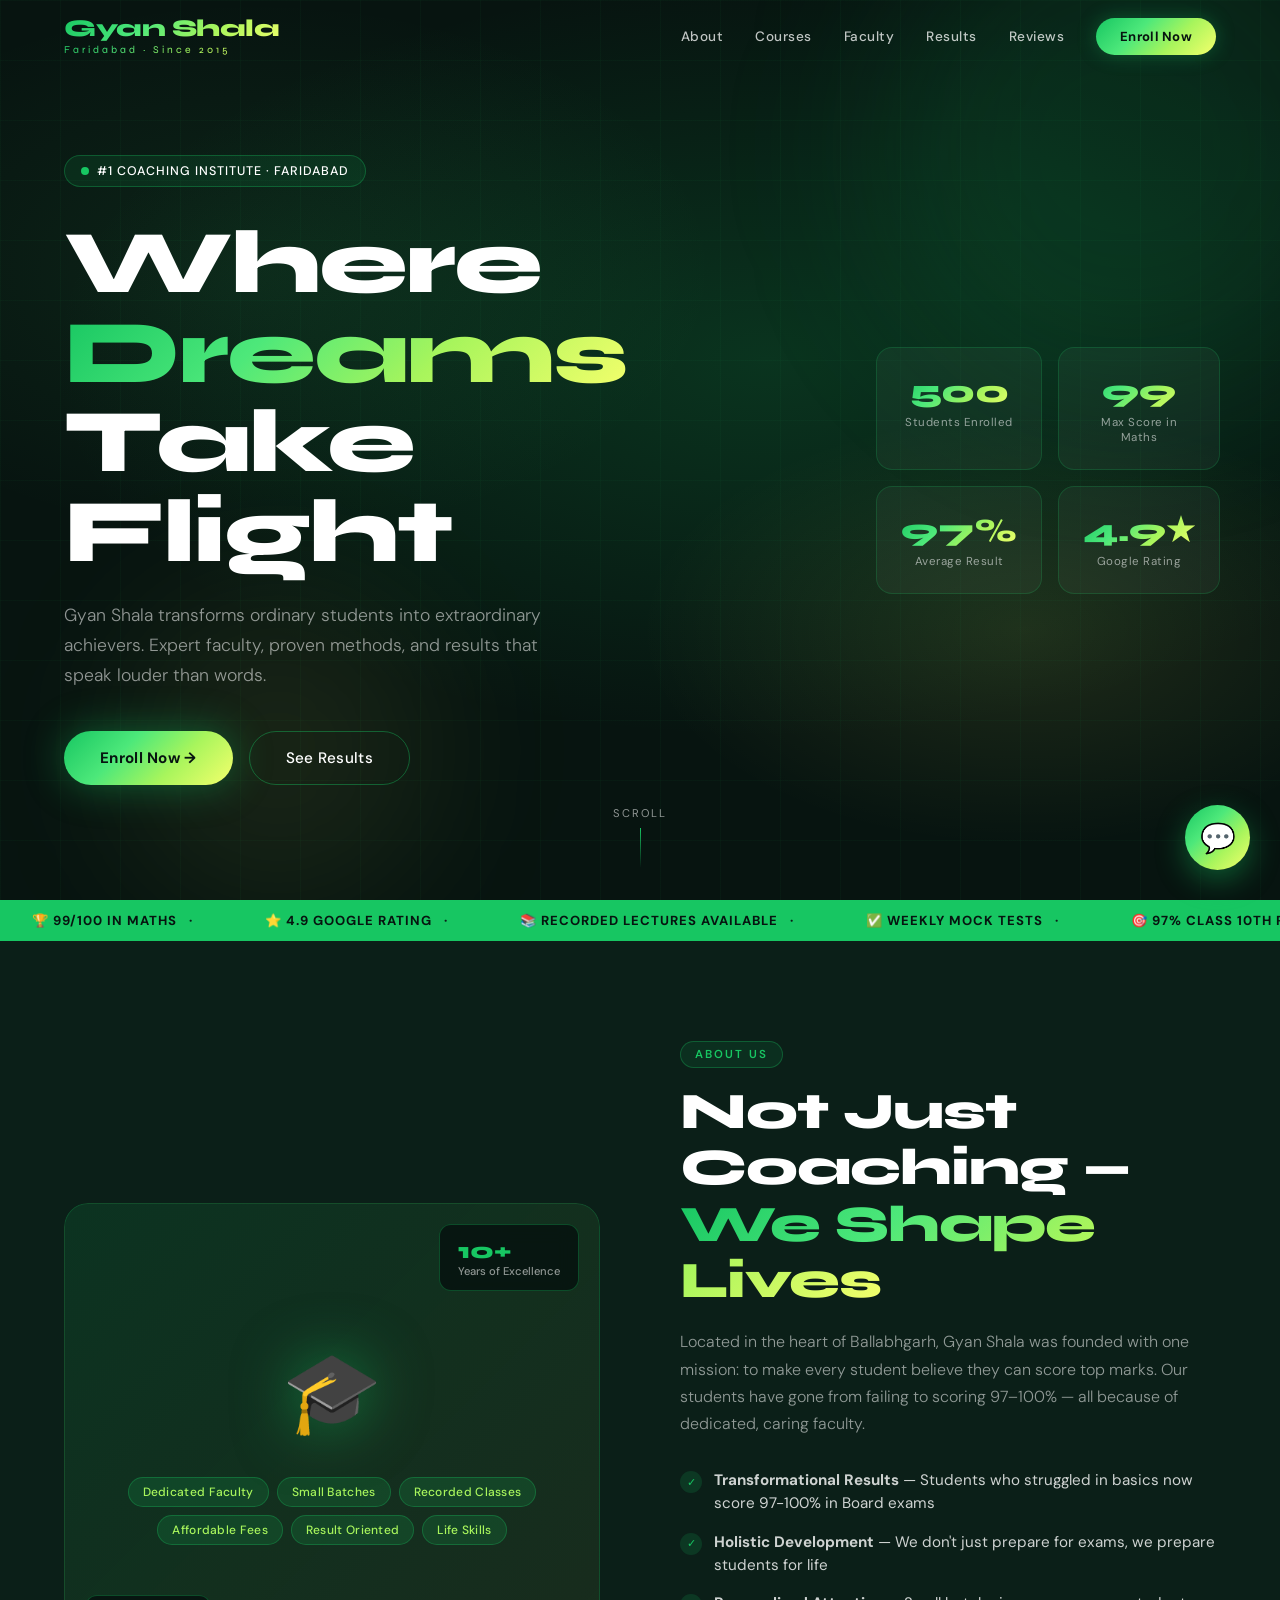
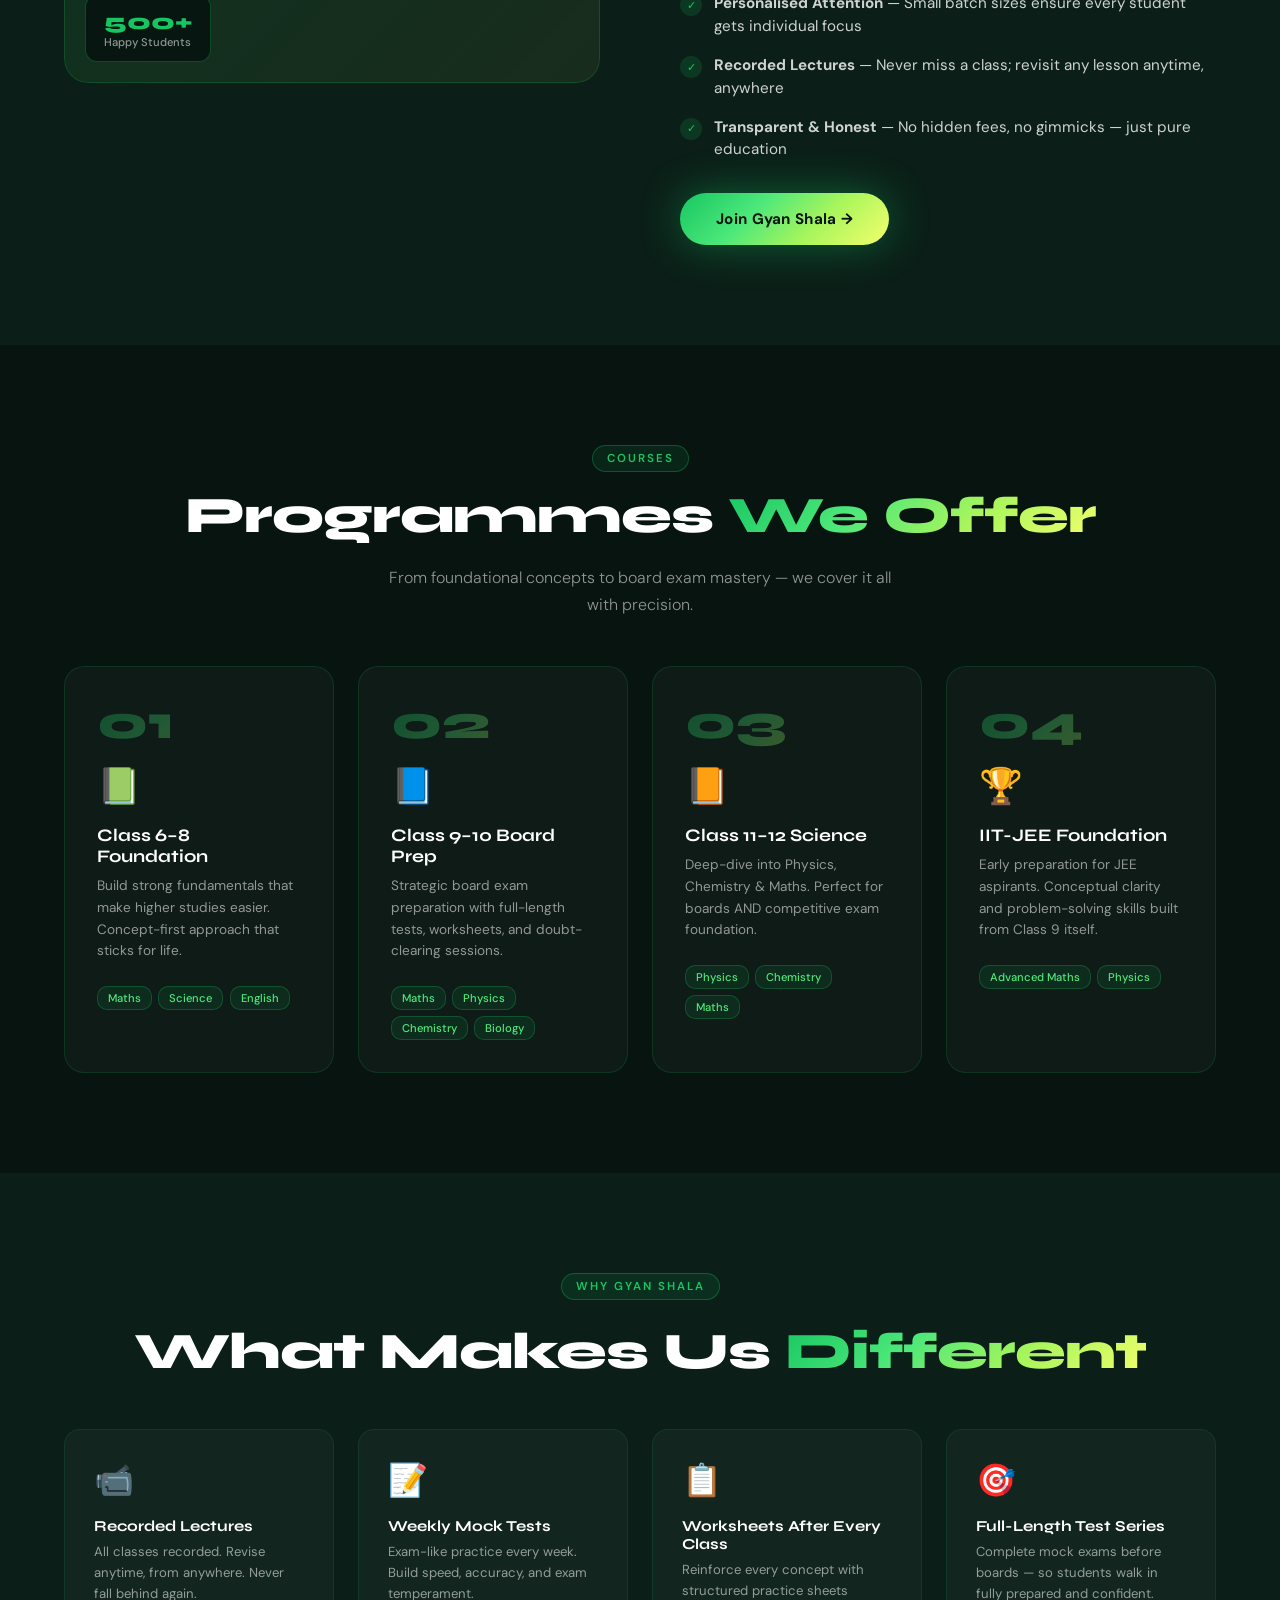
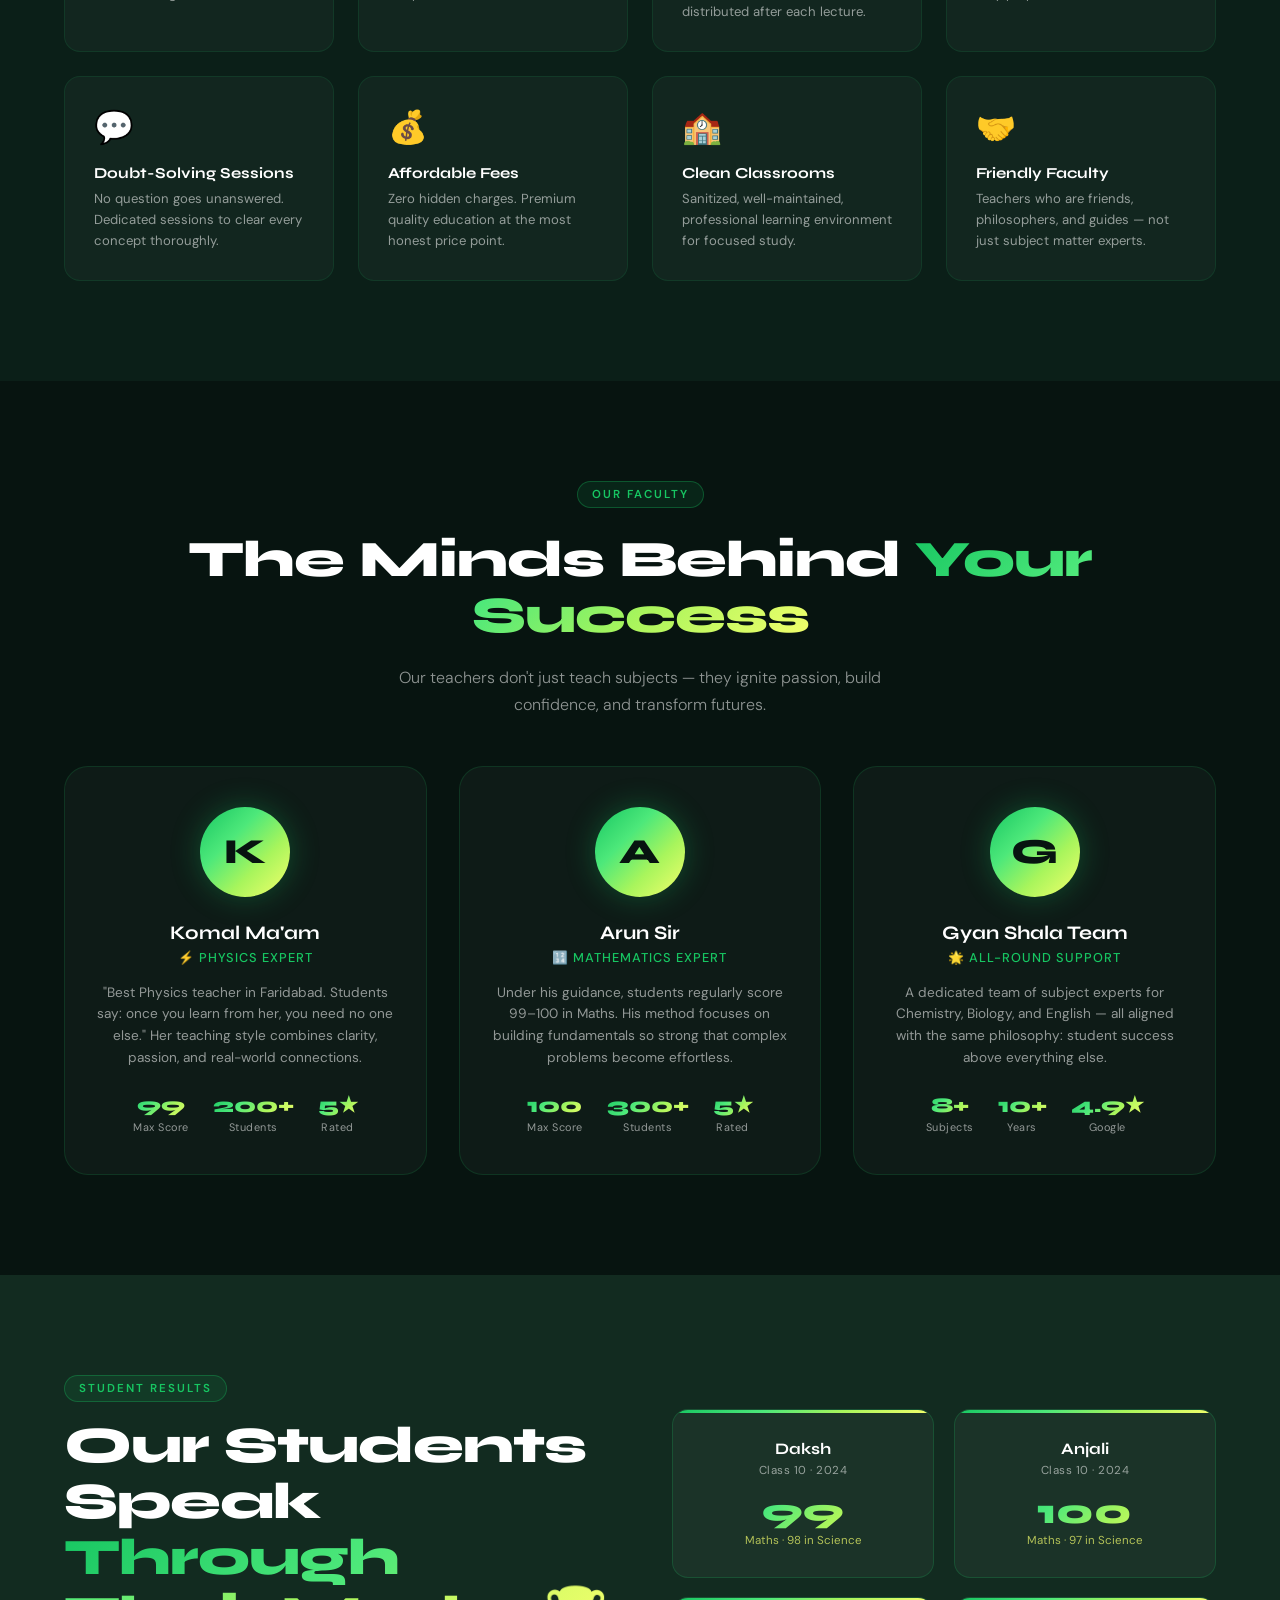
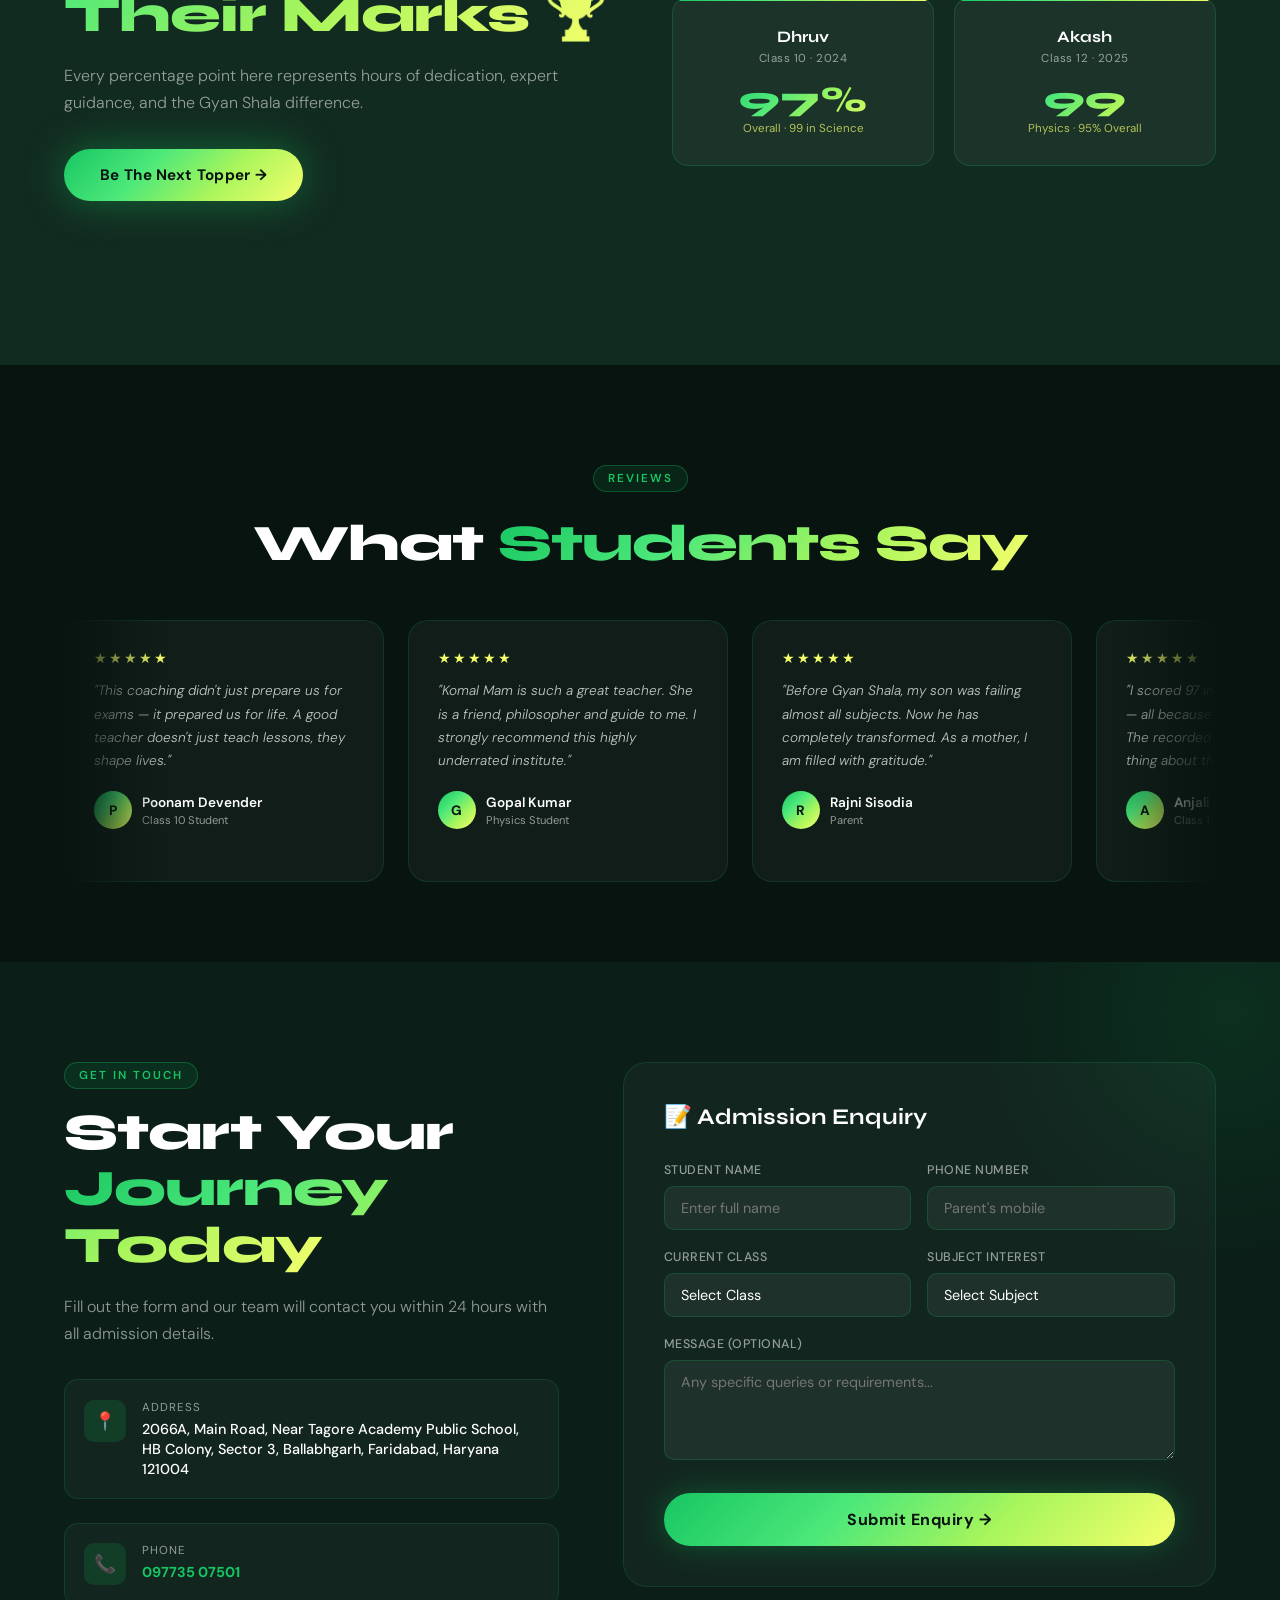
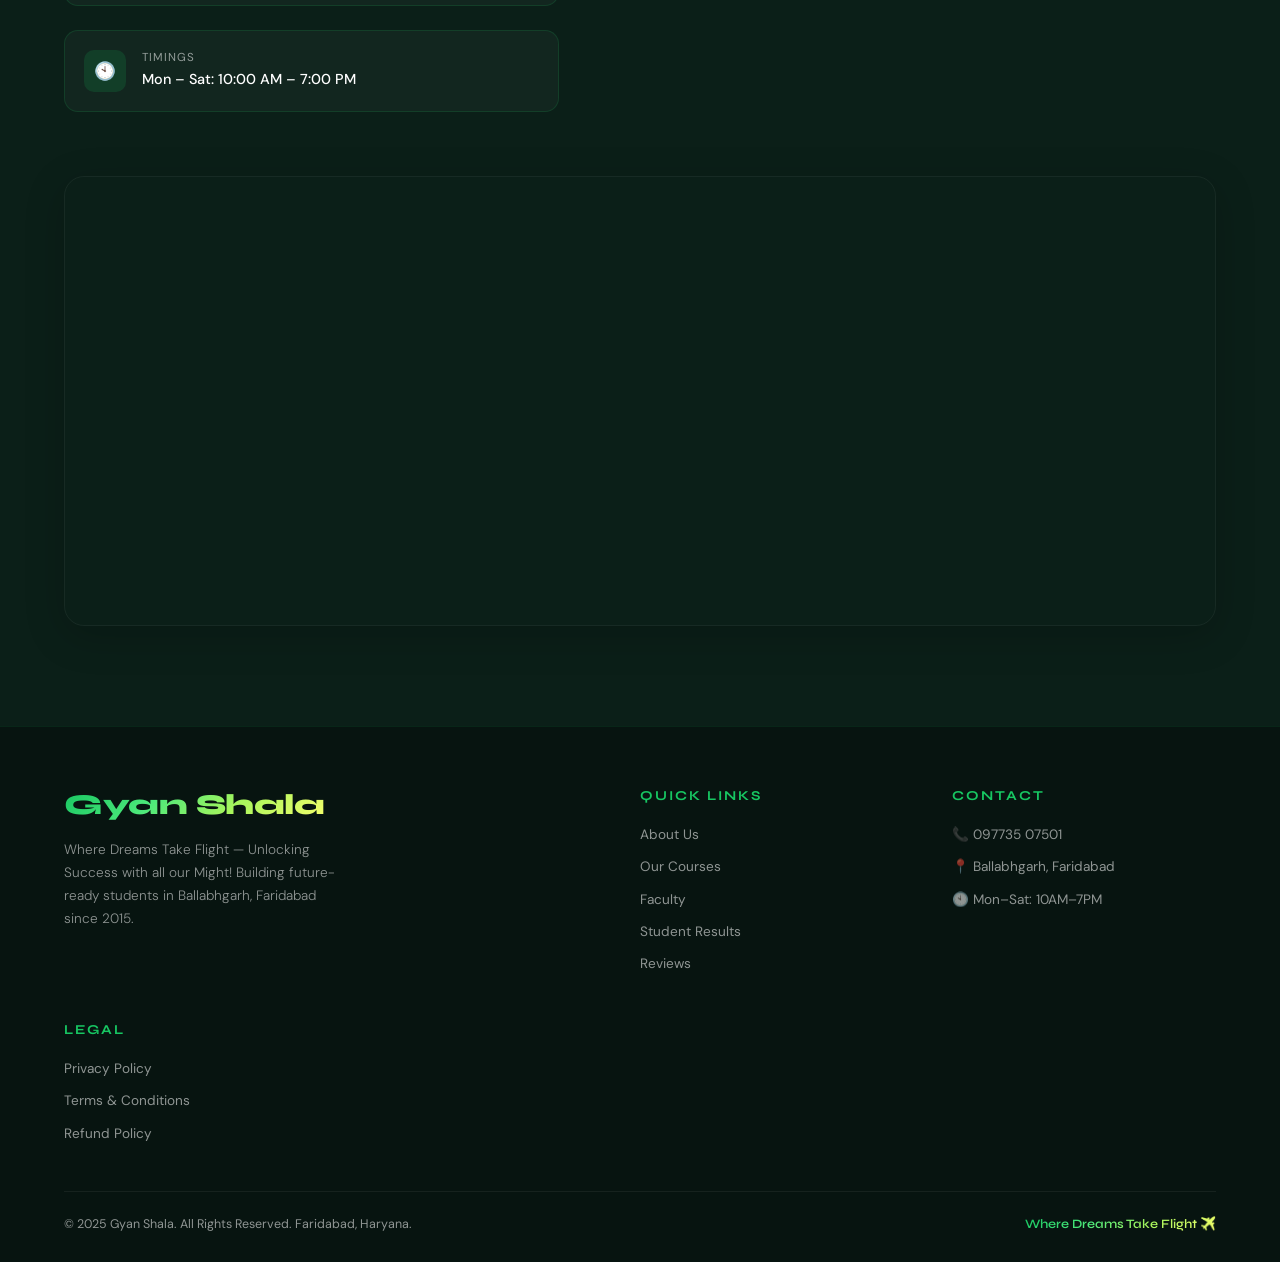
==== commit 8da1c644: "Added Legal Pages (Privacy, Terms, Refund)" ====
--- a/index.html
+++ b/index.html
@@ -458,6 +458,14 @@
         <li><a href="#">🕙 Mon–Sat: 10AM–7PM</a></li>
       </ul>
     </div>
+    <div class="footer-col">
+      <h4>Legal</h4>
+      <ul>
+        <li><a href="privacy-policy.html">Privacy Policy</a></li>
+        <li><a href="terms-conditions.html">Terms & Conditions</a></li>
+        <li><a href="refund-policy.html">Refund Policy</a></li>
+      </ul>
+    </div>
   </div>
   <div class="footer-bottom">
     <p>© 2025 Gyan Shala. All Rights Reserved. Faridabad, Haryana.</p>
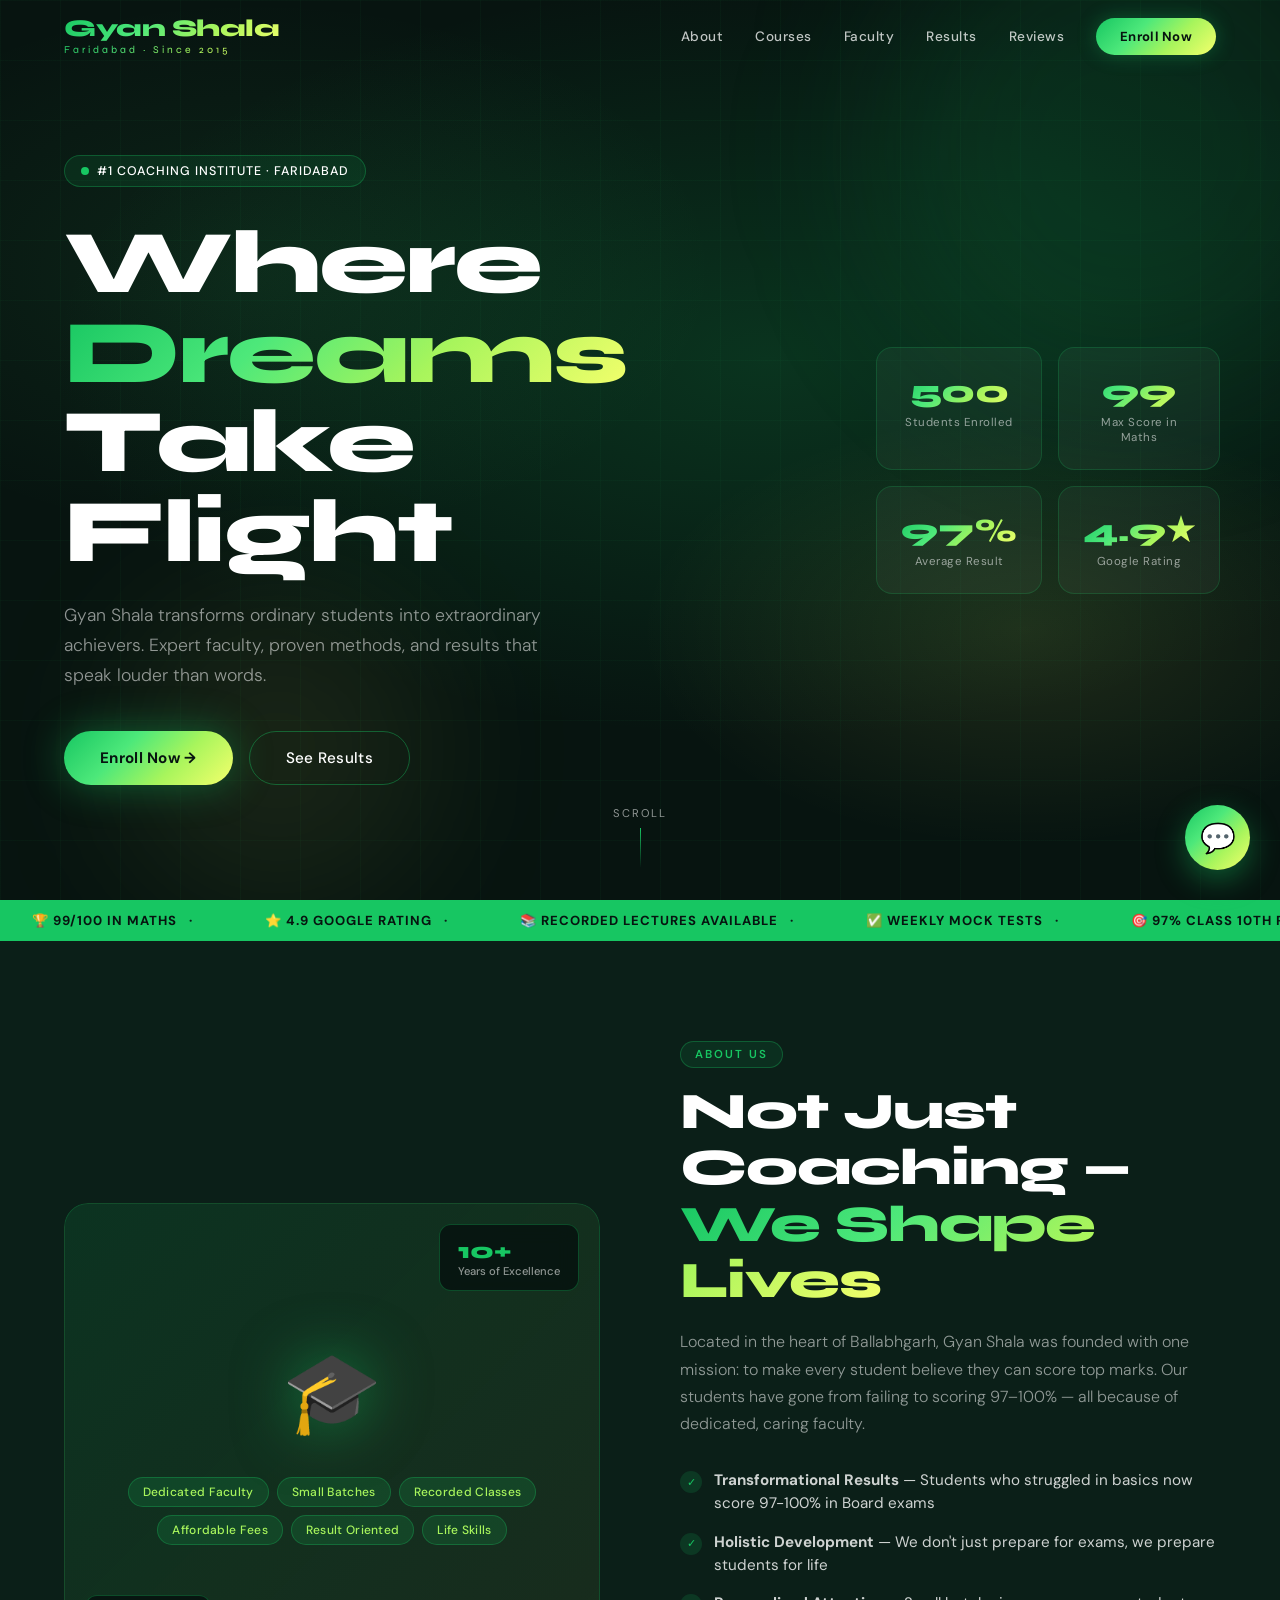
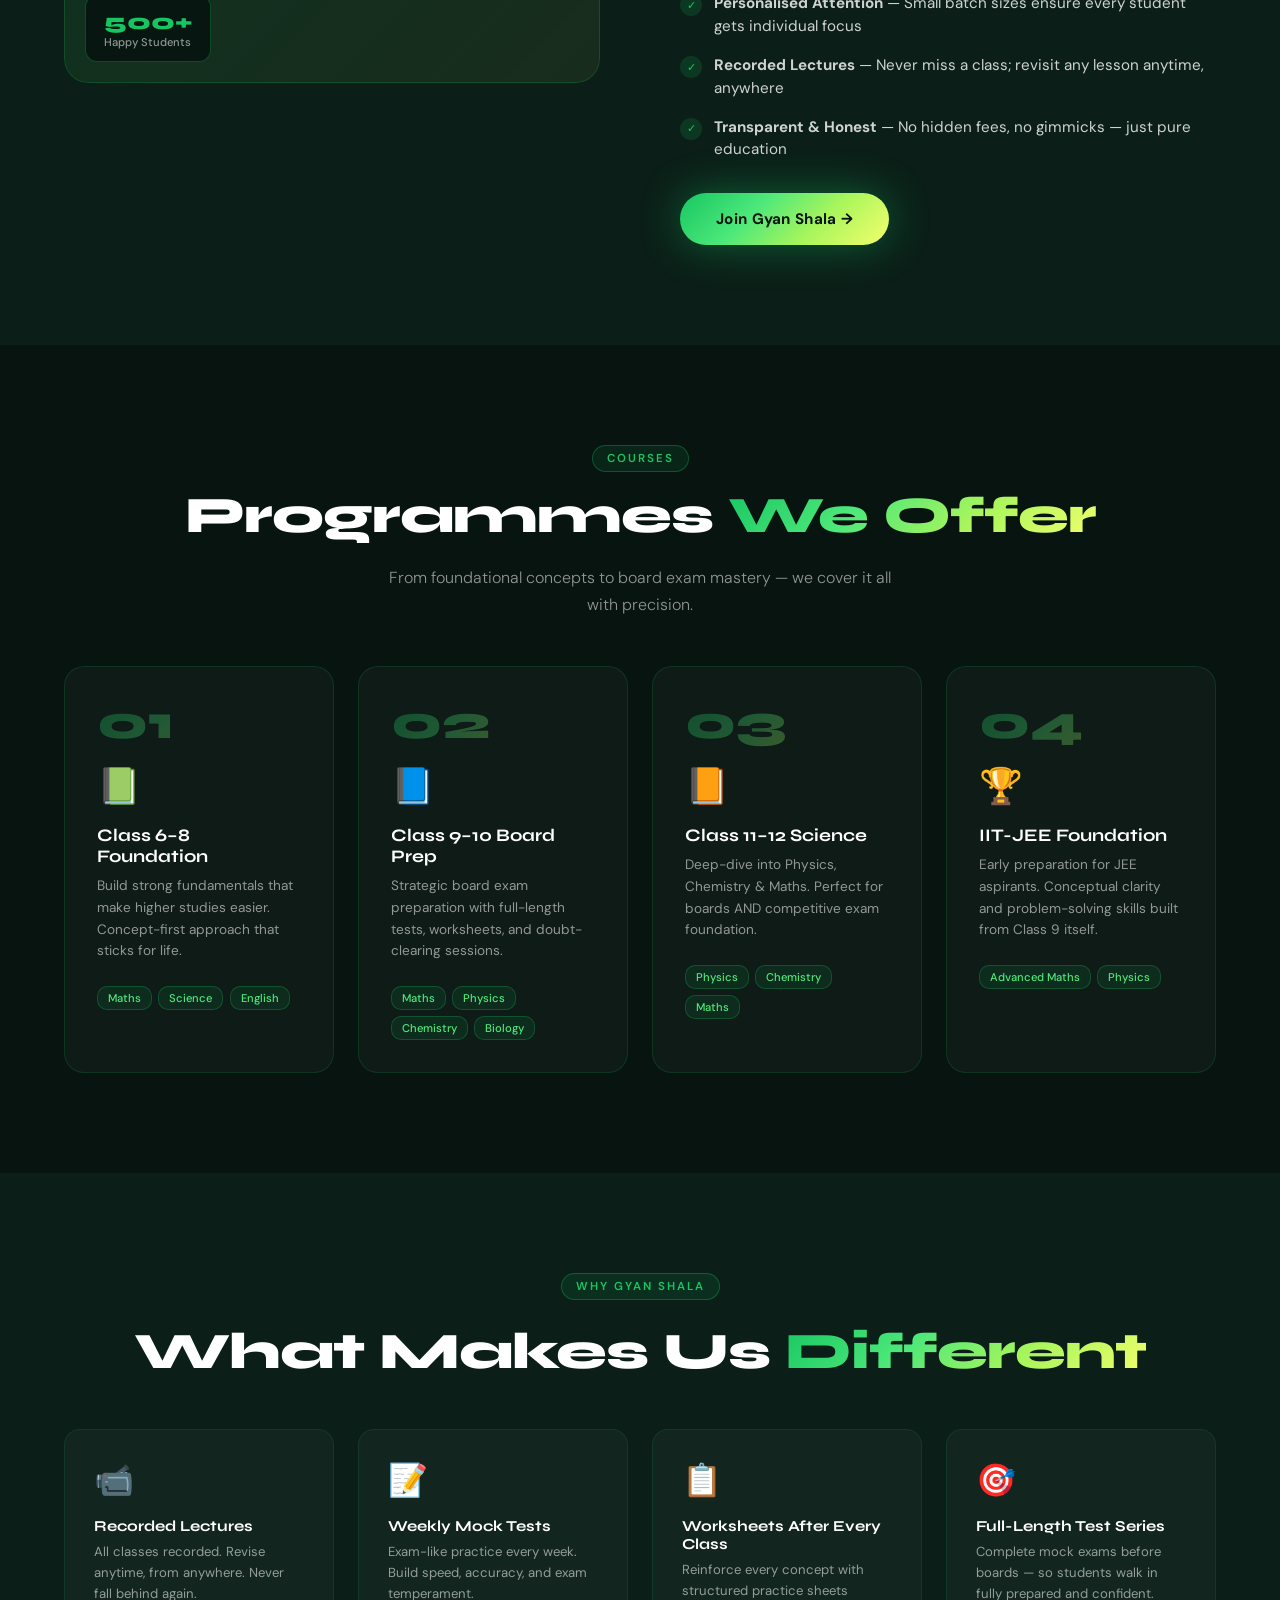
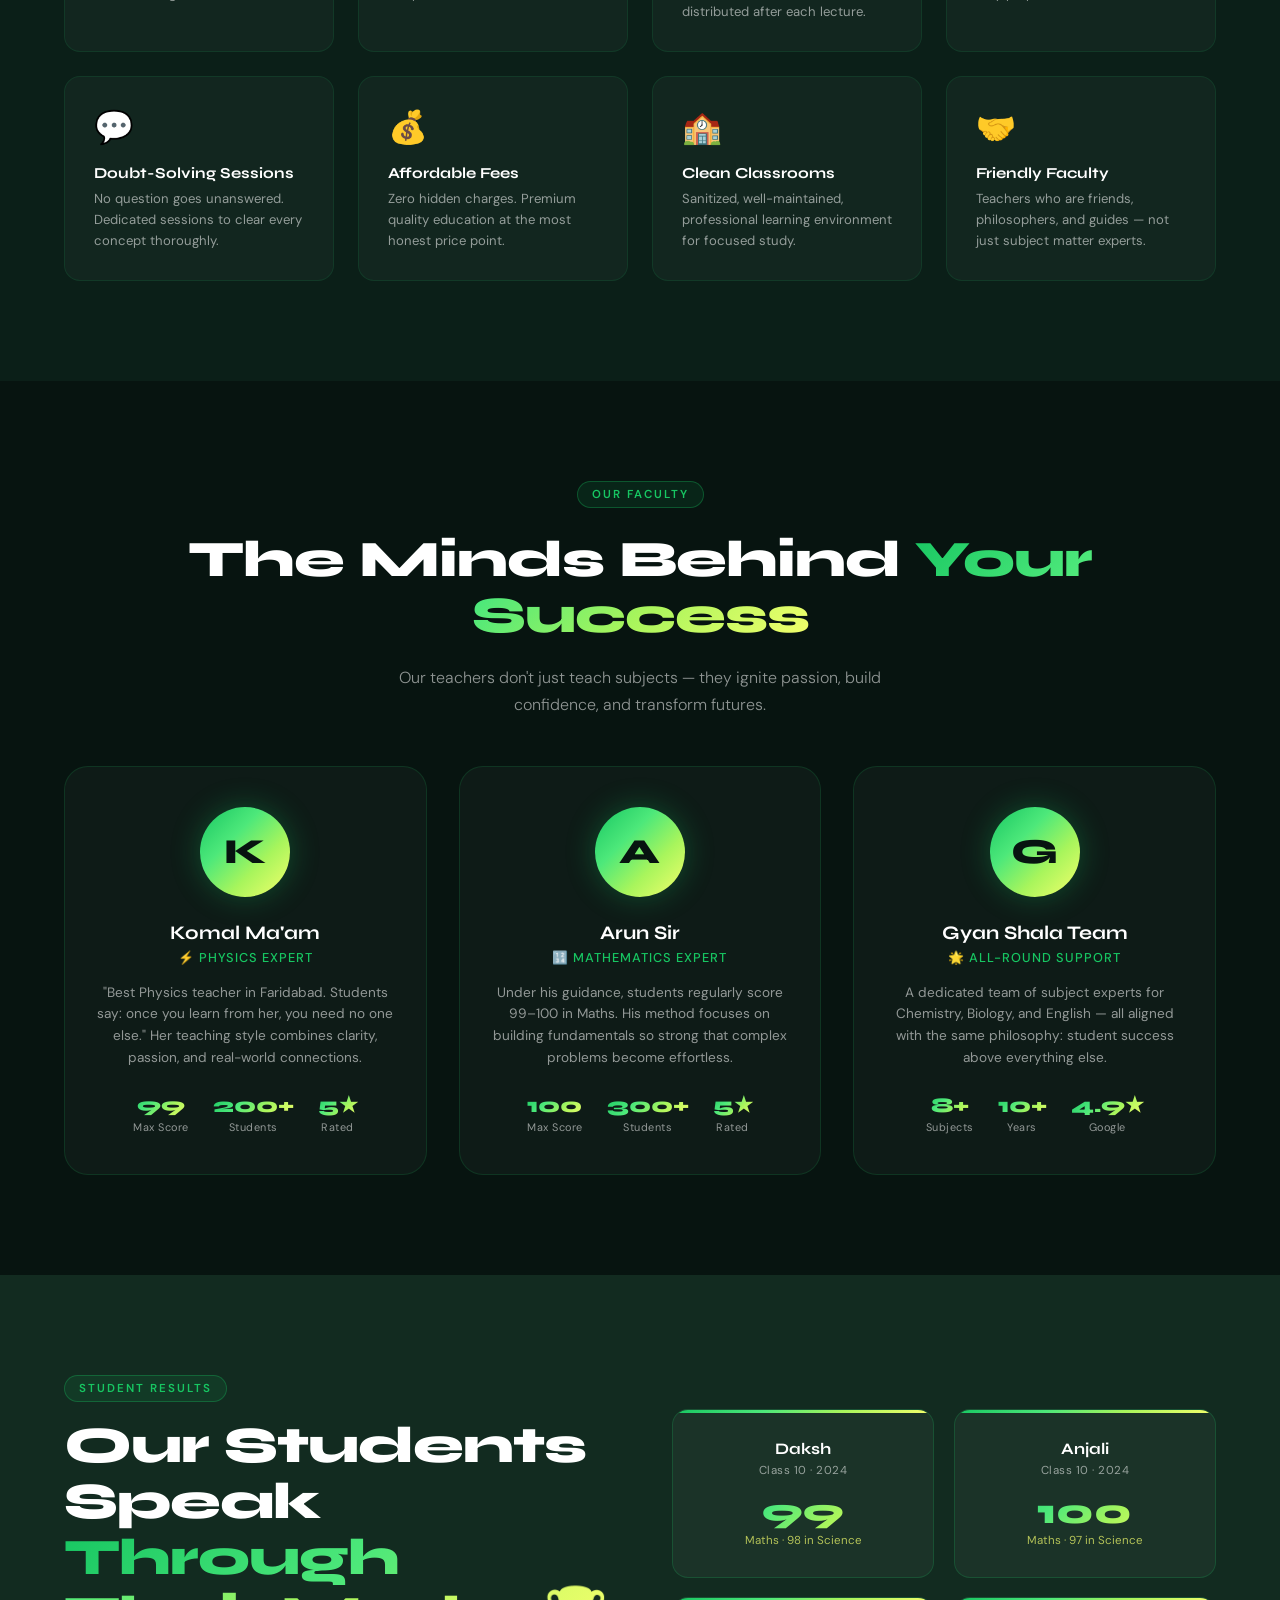
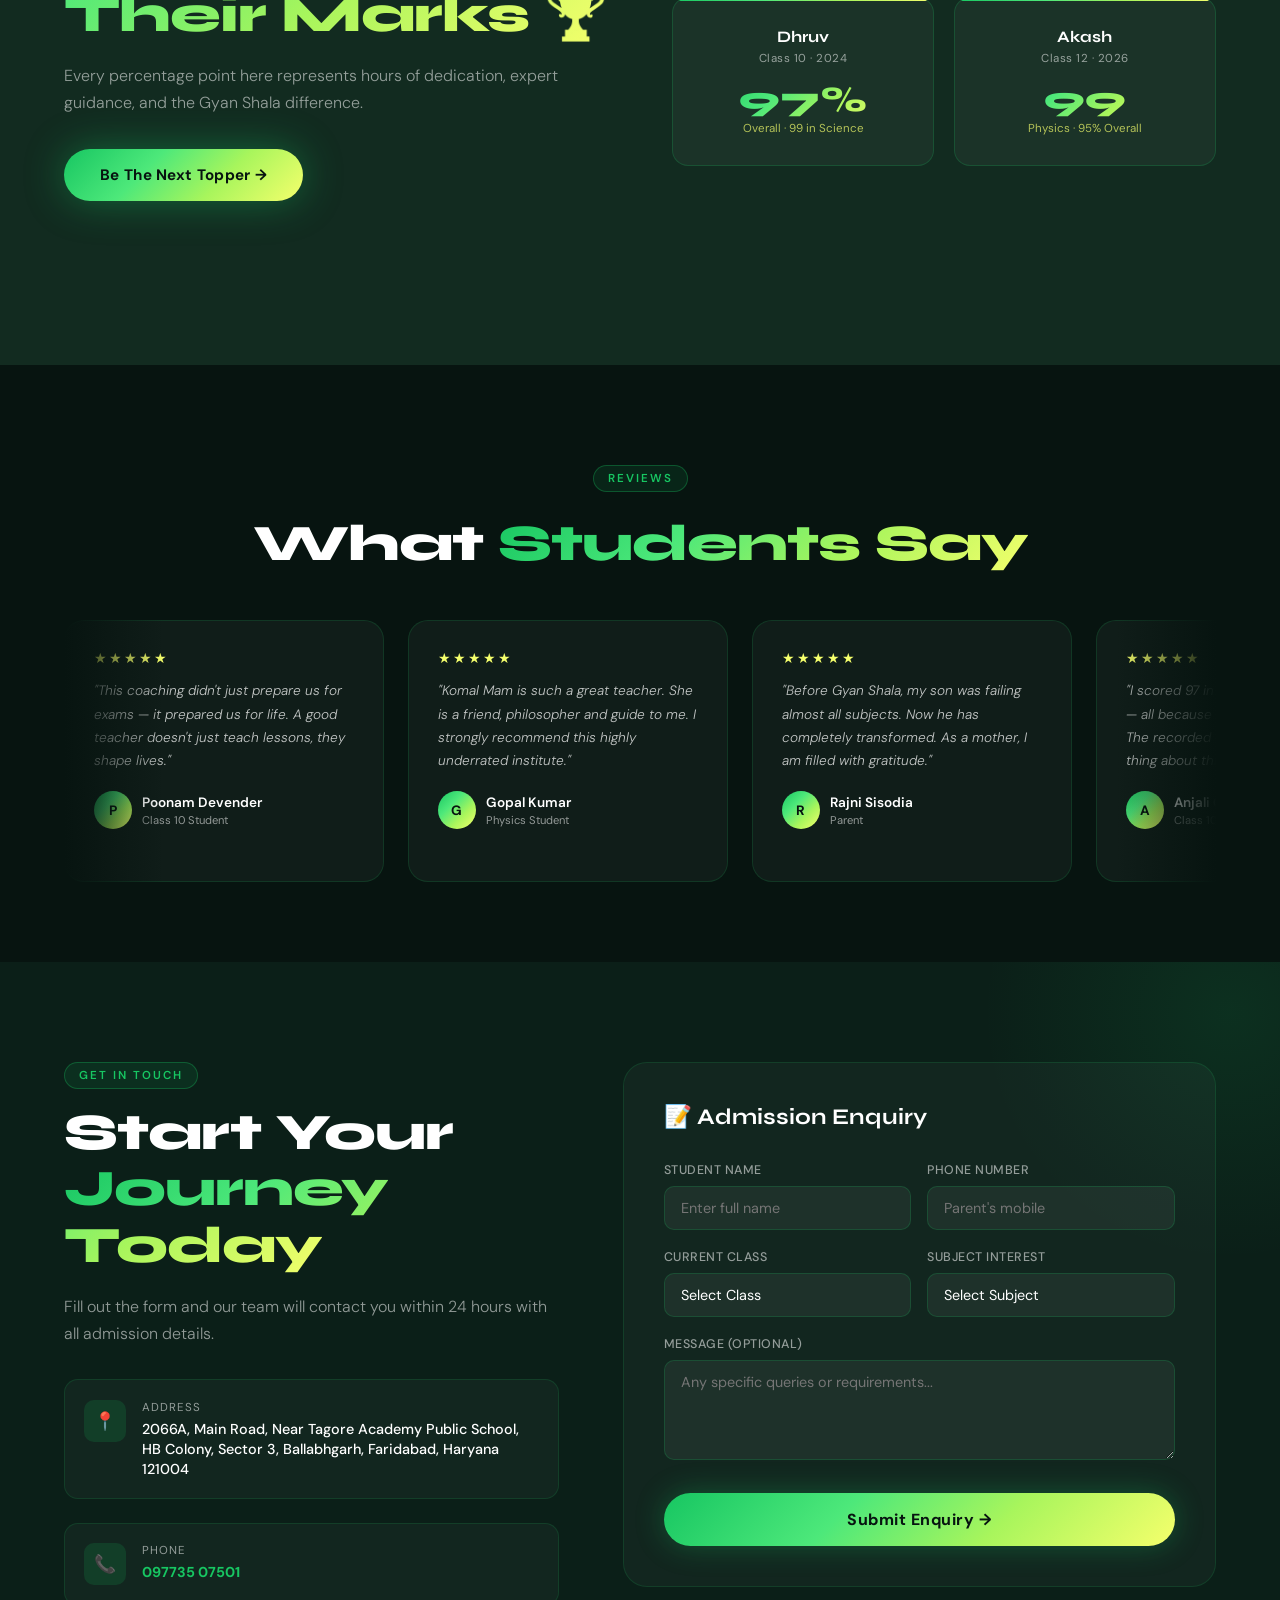
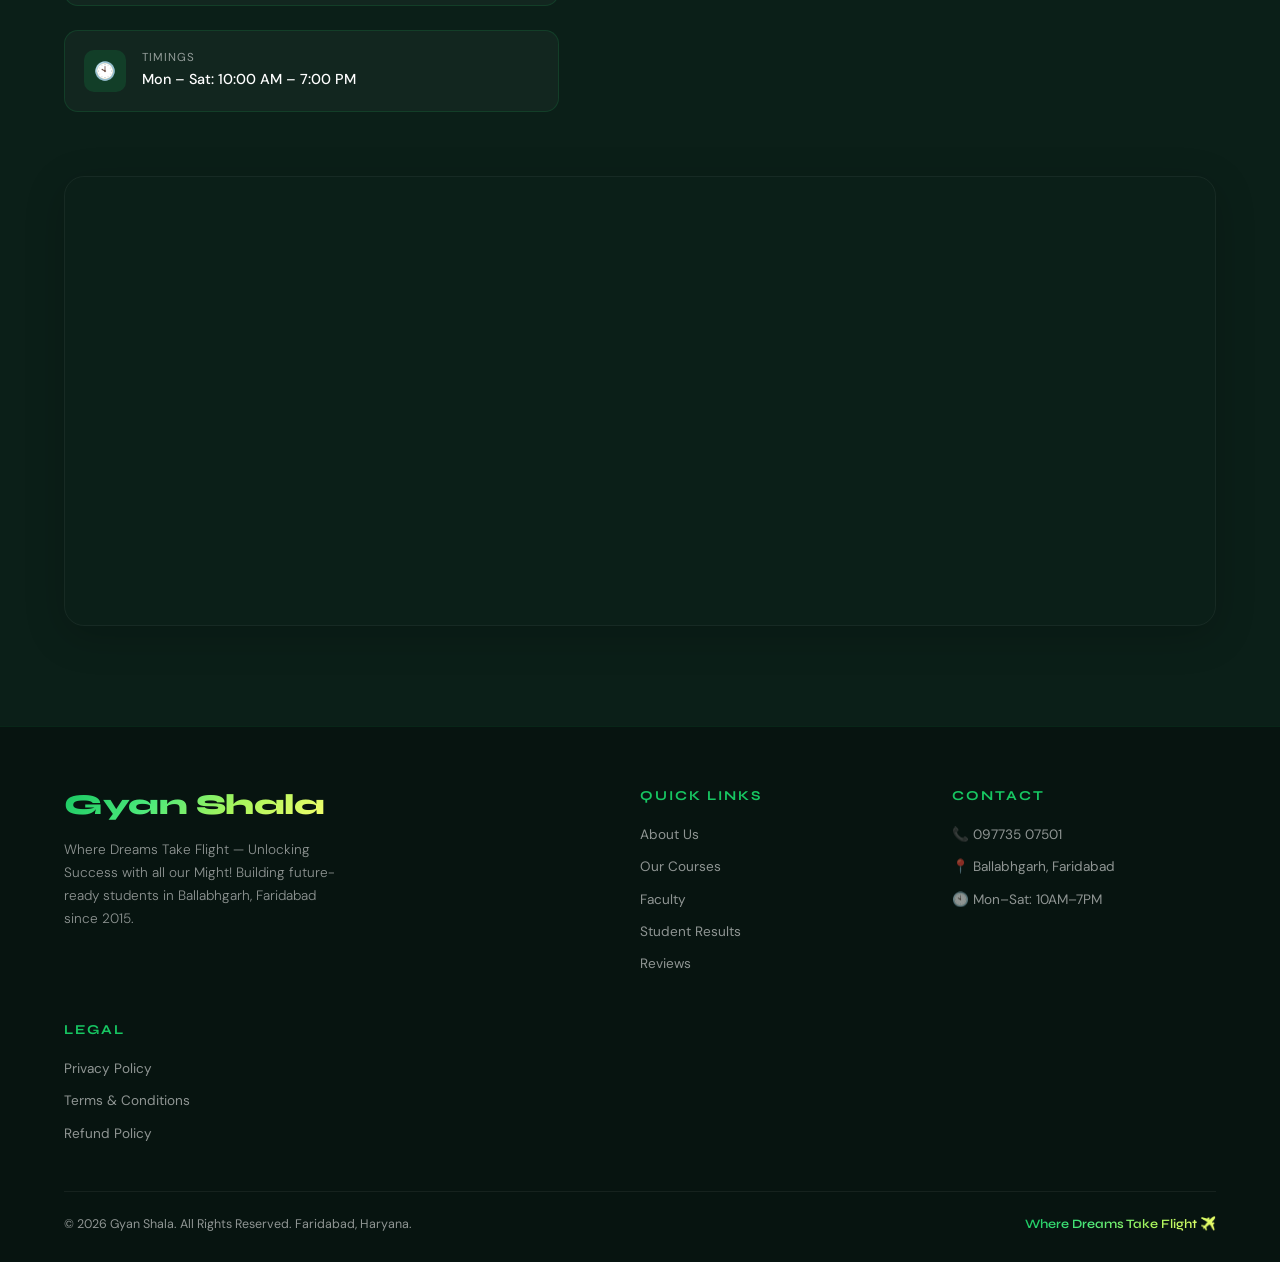
==== commit 77c9b9fa: "Updated dates to 2026 in footer and legal pages" ====
--- a/index.html
+++ b/index.html
@@ -308,7 +308,7 @@
       </div>
       <div class="result-card">
         <div class="result-name">Akash</div>
-        <div class="result-class">Class 12 · 2025</div>
+        <div class="result-class">Class 12 · 2026</div>
         <div class="result-score">99</div>
         <div class="result-sub">Physics · 95% Overall</div>
       </div>
@@ -330,7 +330,7 @@
       <div class="testi-card"><div class="testi-stars">★★★★★</div><div class="testi-text">"I scored 97 in science and 100 in maths — all because of the dedicated faculty. The recorded classes feature is the best thing about this institute."</div><div class="testi-author"><div class="testi-avatar">A</div><div><div class="testi-name">Anjali Gupta</div><div class="testi-meta">Class 10 · Topper</div></div></div></div>
       <div class="testi-card"><div class="testi-stars">★★★★★</div><div class="testi-text">"I got 99 in Maths and 98 in Science because of their faculty. Regular assessments and full-length tests improved my score enormously. Thank you!"</div><div class="testi-author"><div class="testi-avatar">D</div><div><div class="testi-name">Daksh Sisodia</div><div class="testi-meta">Class 10 · 99 in Maths</div></div></div></div>
       <div class="testi-card"><div class="testi-stars">★★★★★</div><div class="testi-text">"Best coaching in Haryana. They teach fundamentals so students can stay confident in future academics — not just fetch marks."</div><div class="testi-author"><div class="testi-avatar">V</div><div><div class="testi-name">Vishal</div><div class="testi-meta">Class 12 Student</div></div></div></div>
-      <div class="testi-card"><div class="testi-stars">★★★★★</div><div class="testi-text">"I got 99 in Physics in 2025 even though that year's exam was very difficult. The worksheets after every class made a huge difference."</div><div class="testi-author"><div class="testi-avatar">A</div><div><div class="testi-name">Akash Gupta</div><div class="testi-meta">Class 12 · 99 Physics</div></div></div></div>
+      <div class="testi-card"><div class="testi-stars">★★★★★</div><div class="testi-text">"I got 99 in Physics in 2026 even though that year's exam was very difficult. The worksheets after every class made a huge difference."</div><div class="testi-author"><div class="testi-avatar">A</div><div><div class="testi-name">Akash Gupta</div><div class="testi-meta">Class 12 · 99 Physics</div></div></div></div>
       <div class="testi-card"><div class="testi-stars">★★★★★</div><div class="testi-text">"Komal Ma'am is the best physics teacher in Faridabad. Inse padh liye toh kahi padhne ki zarurat nahi hai."</div><div class="testi-author"><div class="testi-avatar">S</div><div><div class="testi-name">Shashi Bhadana</div><div class="testi-meta">Physics Student</div></div></div></div>
       <!-- duplicate -->
       <div class="testi-card"><div class="testi-stars">★★★★★</div><div class="testi-text">"This coaching didn't just prepare us for exams — it prepared us for life. A good teacher doesn't just teach lessons, they shape lives."</div><div class="testi-author"><div class="testi-avatar">P</div><div><div class="testi-name">Poonam Devender</div><div class="testi-meta">Class 10 Student</div></div></div></div>
@@ -468,7 +468,7 @@
     </div>
   </div>
   <div class="footer-bottom">
-    <p>© 2025 Gyan Shala. All Rights Reserved. Faridabad, Haryana.</p>
+    <p>© 2026 Gyan Shala. All Rights Reserved. Faridabad, Haryana.</p>
     <div class="footer-tagline">Where Dreams Take Flight ✈️</div>
   </div>
 </footer>
